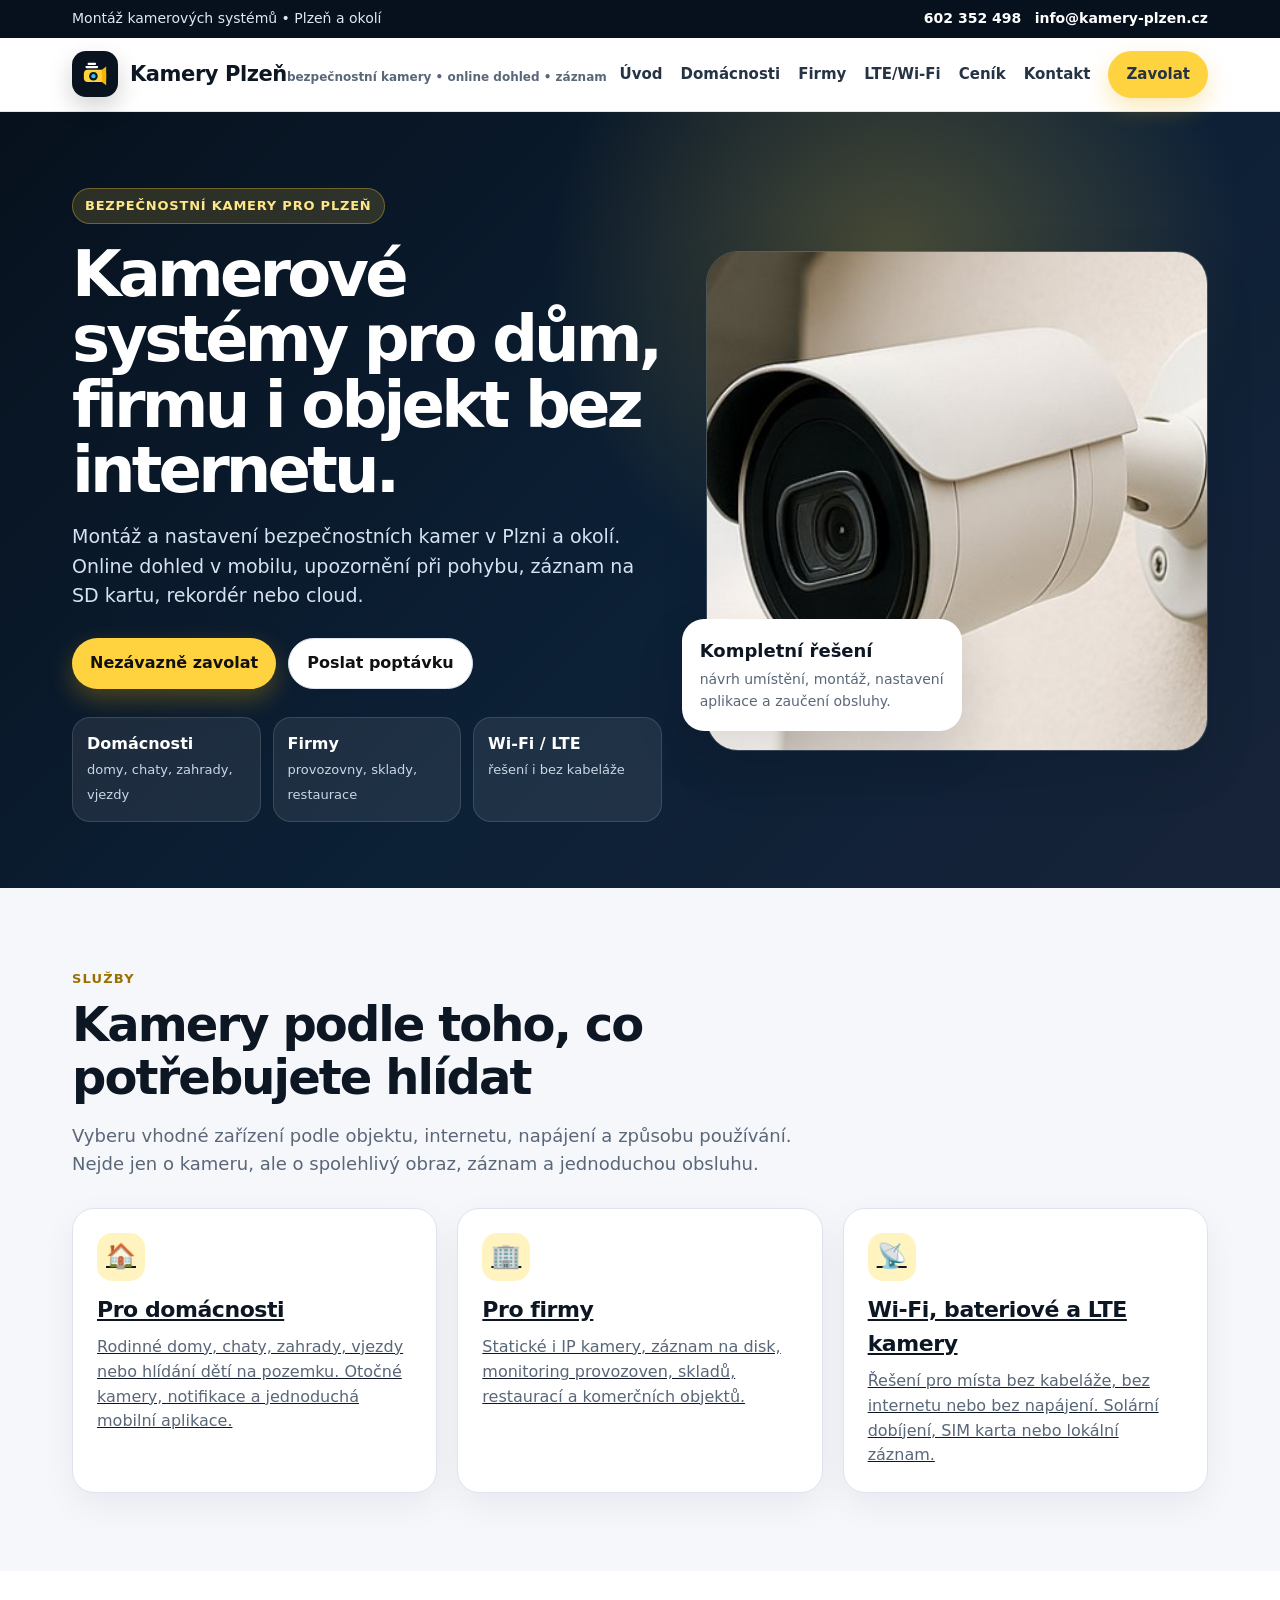
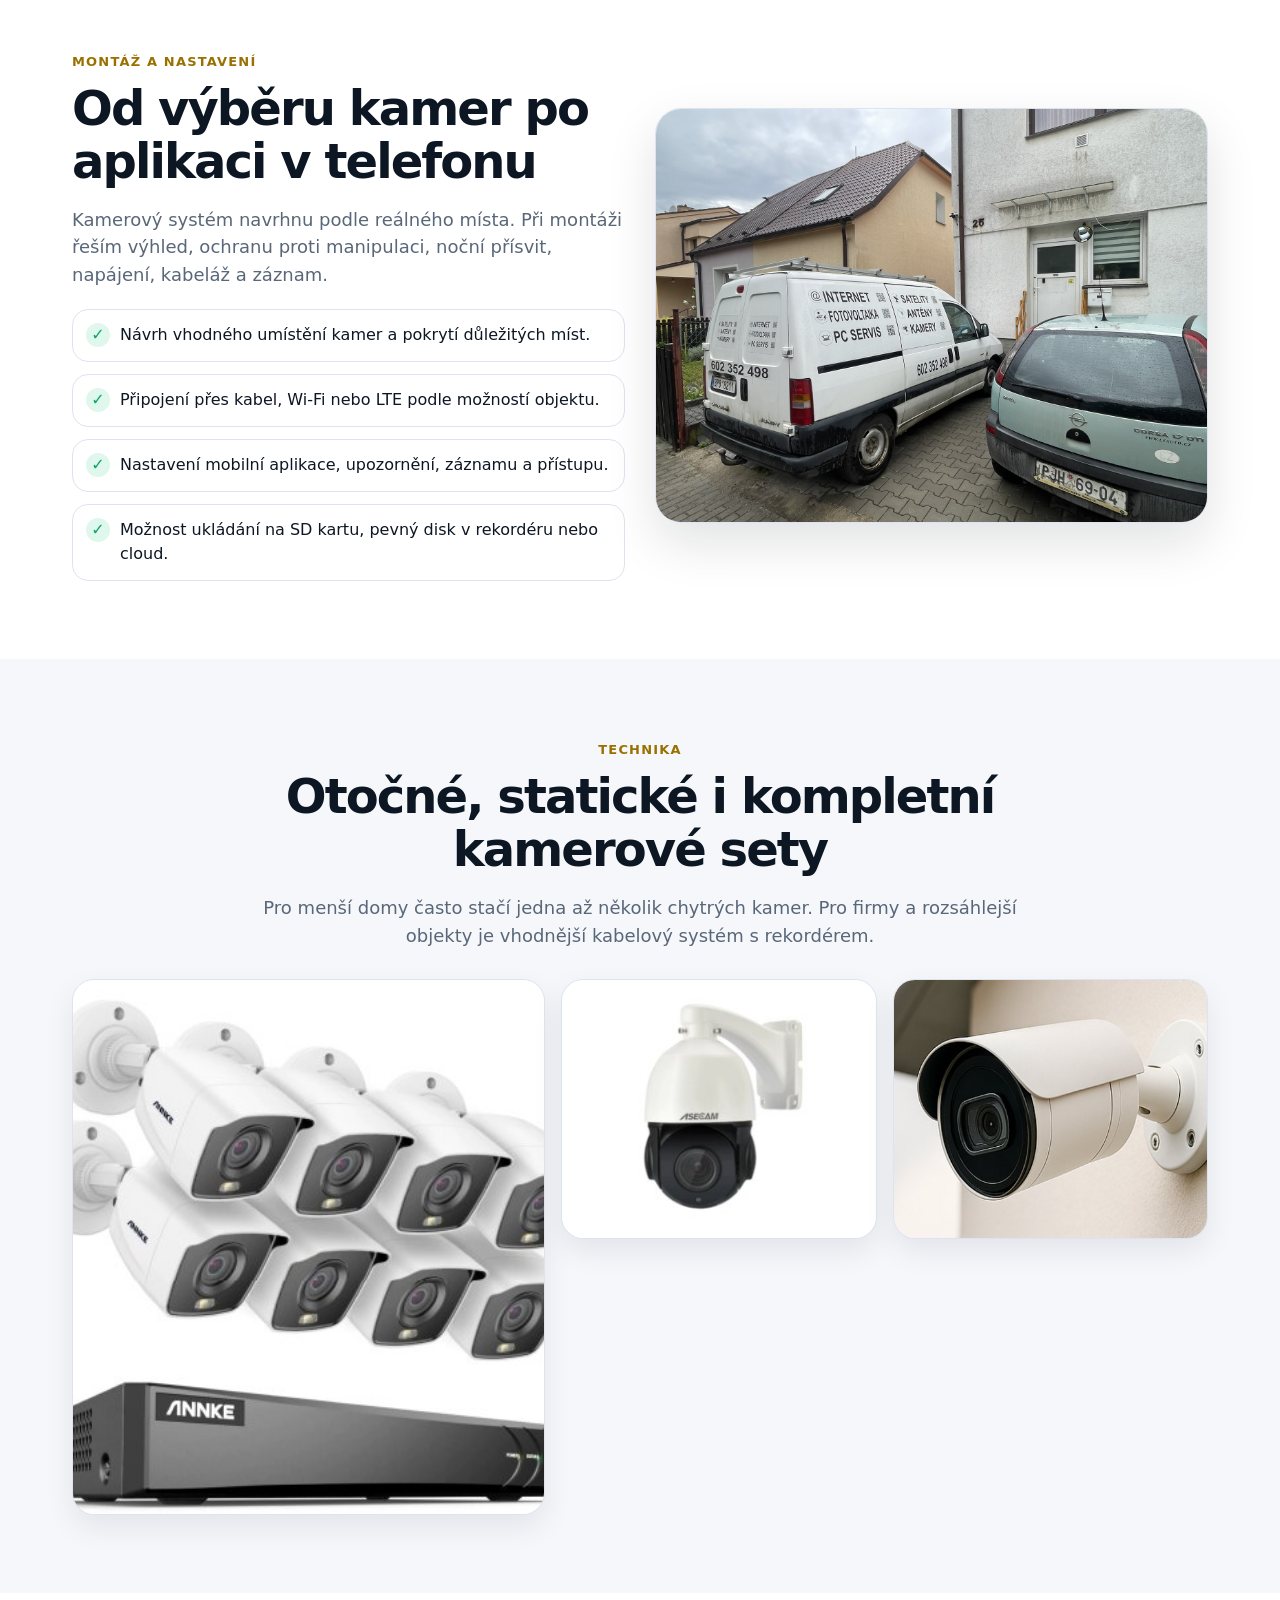
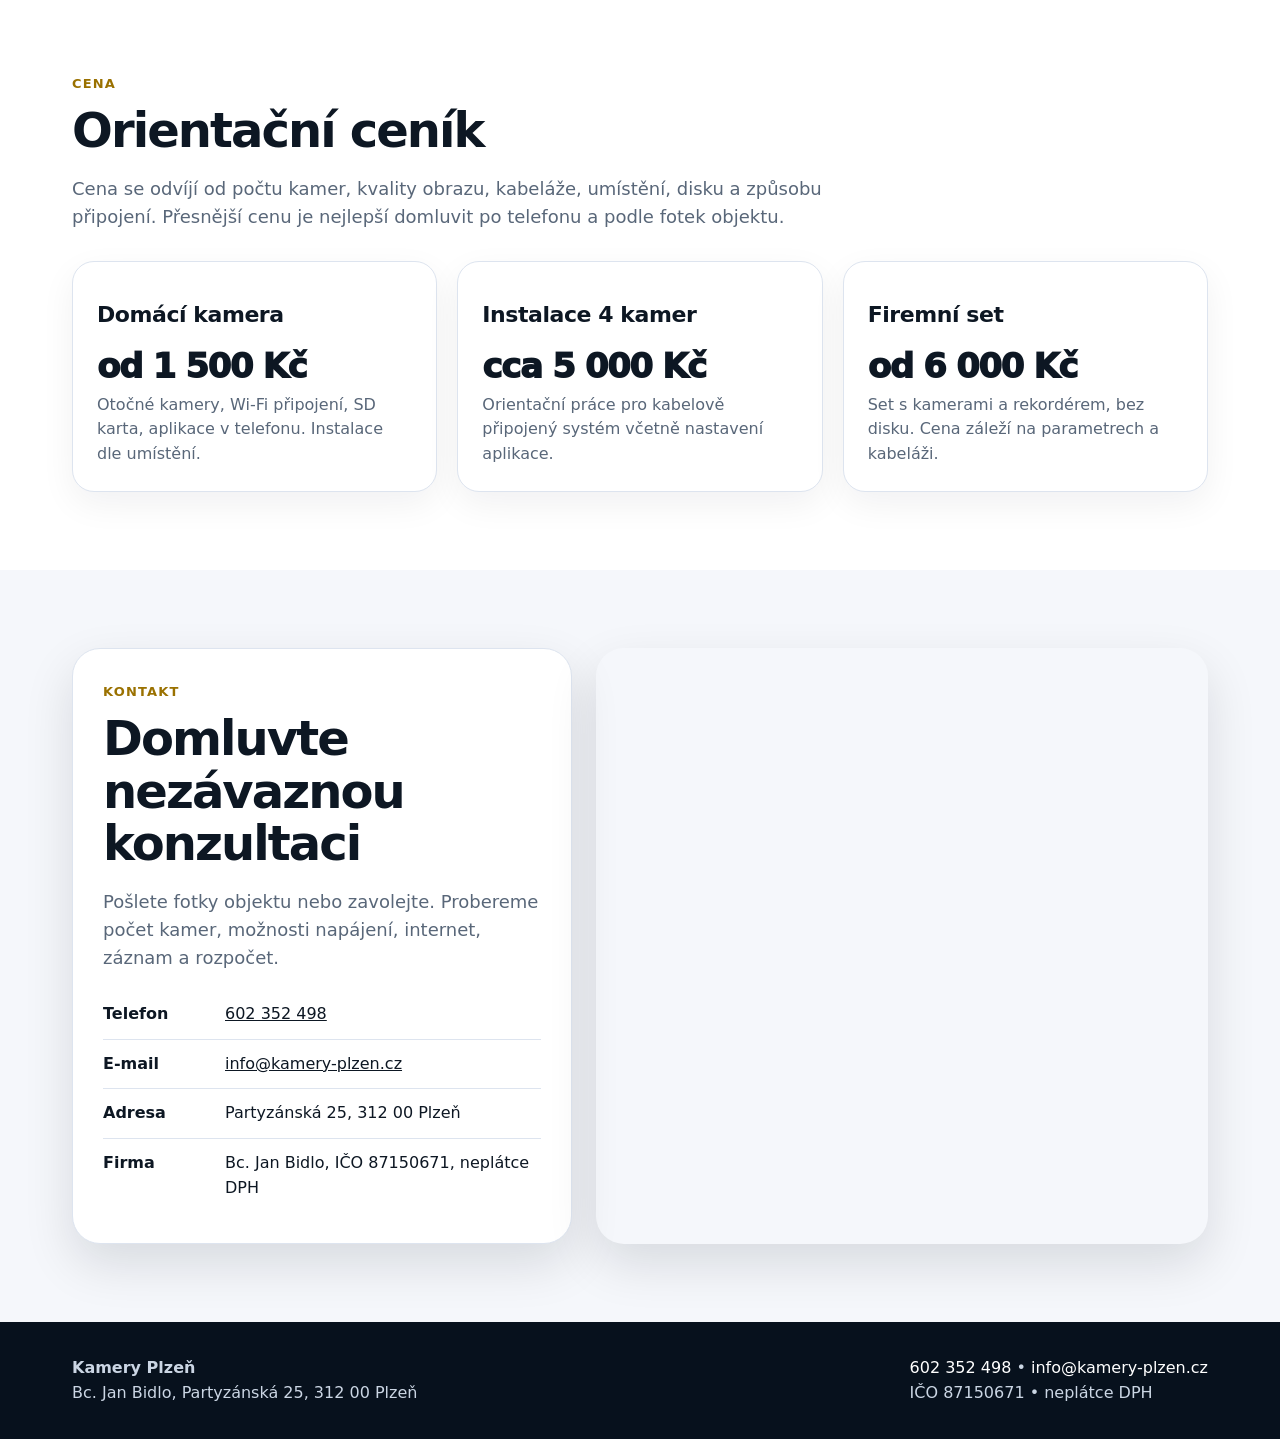
==== index.html @ 333d8a90 "Add files via upload" ====
<!doctype html><html lang="cs"><head><meta charset="utf-8"><meta name="viewport" content="width=device-width,initial-scale=1"><title>Kamerové systémy Plzeň | Bezpečnostní kamery, montáž a online dohled</title><meta name="description" content="Montáž kamerových systémů v Plzni a okolí. Bezpečnostní kamery pro domy, firmy, Wi‑Fi, LTE, záznam, notifikace a nastavení mobilní aplikace."><link rel="icon" type="image/svg+xml" href="assets/img/favicon.svg"><link rel="stylesheet" href="assets/css/style.css"></head><body><div class="topbar"><div class="container"><div>Montáž kamerových systémů • Plzeň a okolí</div><div><a href="tel:+420602352498">602 352 498</a> &nbsp; <a href="mailto:info@kamery-plzen.cz">info@kamery-plzen.cz</a></div></div></div><nav class="nav"><div class="container"><a class="brand" href="index.html"><span class="brand-mark"><svg xmlns="http://www.w3.org/2000/svg" viewBox="0 0 64 64"><rect width="64" height="64" rx="14" fill="#08131f"/><path d="M18 24h28c4 0 7 3 7 7v9c0 4-3 7-7 7H18c-4 0-7-3-7-7v-9c0-4 3-7 7-7Z" fill="#ffd23f"/><path d="M45 24l8-6v35l-8-6V24Z" fill="#f7b500"/><circle cx="29" cy="36" r="8" fill="#0b1724"/><circle cx="29" cy="36" r="4" fill="#2fc4ff"/><path d="M16 19h20" stroke="#fff" stroke-width="4" stroke-linecap="round"/><path d="M20 13h12" stroke="#fff" stroke-width="4" stroke-linecap="round"/></svg></span><span><span class="brand-title">Kamery Plzeň</span><span class="brand-sub">bezpečnostní kamery • online dohled • záznam</span></span></a><div class="menu"><a href="index.html">Úvod</a><a href="pro-domacnosti.html">Domácnosti</a><a href="pro-firmy.html">Firmy</a><a href="bezdratove-lte-kamery.html">LTE/Wi‑Fi</a><a href="cenik.html">Ceník</a><a href="kontakt.html">Kontakt</a><a class="btn" href="tel:+420602352498">Zavolat</a></div></div></nav><header class="hero"><div class="container hero-grid"><div><span class="eyebrow">Bezpečnostní kamery pro Plzeň</span><h1>Kamerové systémy pro dům, firmu i objekt bez internetu.</h1><p>Montáž a nastavení bezpečnostních kamer v Plzni a okolí. Online dohled v mobilu, upozornění při pohybu, záznam na SD kartu, rekordér nebo cloud.</p><div class="hero-actions"><a class="btn" href="tel:+420602352498">Nezávazně zavolat</a><a class="btn outline" href="kontakt.html">Poslat poptávku</a></div><div class="hero-cards"><div class="mini"><b>Domácnosti</b><span>domy, chaty, zahrady, vjezdy</span></div><div class="mini"><b>Firmy</b><span>provozovny, sklady, restaurace</span></div><div class="mini"><b>Wi‑Fi / LTE</b><span>řešení i bez kabeláže</span></div></div></div><div class="hero-photo"><img src="assets/img/venkovni-kamera.jpg" alt="Venkovní bezpečnostní kamera"><div class="float-box"><b>Kompletní řešení</b><span>návrh umístění, montáž, nastavení aplikace a zaučení obsluhy.</span></div></div></div></header>
<section class="section"><div class="container"><div class="section-head"><span class="kicker">Služby</span><h2>Kamery podle toho, co potřebujete hlídat</h2><p class="lead">Vyberu vhodné zařízení podle objektu, internetu, napájení a způsobu používání. Nejde jen o kameru, ale o spolehlivý obraz, záznam a jednoduchou obsluhu.</p></div><div class="cards"><a class="card" href="pro-domacnosti.html"><div class="icon">🏠</div><h3>Pro domácnosti</h3><p>Rodinné domy, chaty, zahrady, vjezdy nebo hlídání dětí na pozemku. Otočné kamery, notifikace a jednoduchá mobilní aplikace.</p></a><a class="card" href="pro-firmy.html"><div class="icon">🏢</div><h3>Pro firmy</h3><p>Statické i IP kamery, záznam na disk, monitoring provozoven, skladů, restaurací a komerčních objektů.</p></a><a class="card" href="bezdratove-lte-kamery.html"><div class="icon">📡</div><h3>Wi‑Fi, bateriové a LTE kamery</h3><p>Řešení pro místa bez kabeláže, bez internetu nebo bez napájení. Solární dobíjení, SIM karta nebo lokální záznam.</p></a></div></div></section>
<section class="section alt"><div class="container feature"><div><span class="kicker">Montáž a nastavení</span><h2>Od výběru kamer po aplikaci v telefonu</h2><p class="lead">Kamerový systém navrhnu podle reálného místa. Při montáži řeším výhled, ochranu proti manipulaci, noční přísvit, napájení, kabeláž a záznam.</p><div class="list"><div class="tick">Návrh vhodného umístění kamer a pokrytí důležitých míst.</div><div class="tick">Připojení přes kabel, Wi‑Fi nebo LTE podle možností objektu.</div><div class="tick">Nastavení mobilní aplikace, upozornění, záznamu a přístupu.</div><div class="tick">Možnost ukládání na SD kartu, pevný disk v rekordéru nebo cloud.</div></div></div><img src="assets/img/auto-servis.jpg" alt="Servisní auto Kamery Plzeň"></div></section>
<section class="section"><div class="container"><div class="section-head center"><span class="kicker">Technika</span><h2>Otočné, statické i kompletní kamerové sety</h2><p class="lead">Pro menší domy často stačí jedna až několik chytrých kamer. Pro firmy a rozsáhlejší objekty je vhodnější kabelový systém s rekordérem.</p></div><div class="gallery"><img src="assets/img/kamerovy-set.jpg" alt="Kamerový set s rekordérem"><img src="assets/img/otocna-kamera.jpg" alt="Otočná kamera"><img src="assets/img/venkovni-kamera.jpg" alt="Venkovní kamera"></div></div></section>
<section class="section alt"><div class="container"><div class="section-head"><span class="kicker">Cena</span><h2>Orientační ceník</h2><p class="lead">Cena se odvíjí od počtu kamer, kvality obrazu, kabeláže, umístění, disku a způsobu připojení. Přesnější cenu je nejlepší domluvit po telefonu a podle fotek objektu.</p></div><div class="cards"><div class="card"><h3>Domácí kamera</h3><div class="price">od 1 500 Kč</div><p>Otočné kamery, Wi‑Fi připojení, SD karta, aplikace v telefonu. Instalace dle umístění.</p></div><div class="card"><h3>Instalace 4 kamer</h3><div class="price">cca 5 000 Kč</div><p>Orientační práce pro kabelově připojený systém včetně nastavení aplikace.</p></div><div class="card"><h3>Firemní set</h3><div class="price">od 6 000 Kč</div><p>Set s kamerami a rekordérem, bez disku. Cena záleží na parametrech a kabeláži.</p></div></div></div></section>
<section class="section" id="kontakt"><div class="container contact-grid"><div class="contact-card"><span class="kicker">Kontakt</span><h2>Domluvte nezávaznou konzultaci</h2><p class="lead">Pošlete fotky objektu nebo zavolejte. Probereme počet kamer, možnosti napájení, internet, záznam a rozpočet.</p><div class="contact-line"><b>Telefon</b><a href="tel:+420602352498">602 352 498</a></div><div class="contact-line"><b>E-mail</b><a href="mailto:info@kamery-plzen.cz">info@kamery-plzen.cz</a></div><div class="contact-line"><b>Adresa</b><span>Partyzánská 25, 312 00 Plzeň</span></div><div class="contact-line"><b>Firma</b><span>Bc. Jan Bidlo, IČO 87150671, neplátce DPH</span></div></div><iframe class="map" loading="lazy" referrerpolicy="no-referrer-when-downgrade" src="https://www.google.com/maps?q=Partyz%C3%A1nsk%C3%A1%2025%2C%20Plze%C5%88&output=embed"></iframe></div></section><footer class="footer"><div class="container"><div><b>Kamery Plzeň</b><br>Bc. Jan Bidlo, Partyzánská 25, 312 00 Plzeň</div><div><a href="tel:+420602352498">602 352 498</a> • <a href="mailto:info@kamery-plzen.cz">info@kamery-plzen.cz</a><br>IČO 87150671 • neplátce DPH</div></div></footer><a class="mobile-call" href="tel:+420602352498">Zavolat 602 352 498</a><script src="assets/js/main.js"></script></body></html>
---- assets/css/style.css ----
:root{--bg:#f5f7fb;--ink:#0d1723;--muted:#596779;--brand:#ffd23f;--brand2:#f4b000;--dark:#08131f;--card:#fff;--line:#dde4ef;--ok:#0ea56b;--blue:#1b76ff;--shadow:0 20px 50px rgba(5,14,28,.12);--radius:22px;}
*{box-sizing:border-box}html{scroll-behavior:smooth}body{margin:0;font-family:Inter,system-ui,-apple-system,Segoe UI,Roboto,Arial,sans-serif;color:var(--ink);background:var(--bg);line-height:1.55}a{color:inherit}.container{max-width:1180px;margin:0 auto;padding:0 22px}.topbar{background:#07111d;color:#dfe7f3;font-size:14px}.topbar .container{display:flex;gap:20px;justify-content:space-between;align-items:center;padding-top:8px;padding-bottom:8px}.topbar a{color:#fff;text-decoration:none;font-weight:700}.nav{position:sticky;top:0;z-index:20;background:rgba(255,255,255,.92);backdrop-filter:blur(14px);border-bottom:1px solid rgba(221,228,239,.9)}.nav .container{display:flex;align-items:center;justify-content:space-between;padding-top:13px;padding-bottom:13px}.brand{display:flex;align-items:center;gap:12px;text-decoration:none}.brand-mark{width:46px;height:46px;border-radius:14px;background:var(--dark);display:grid;place-items:center;box-shadow:0 10px 25px rgba(0,0,0,.18)}.brand-mark svg{width:34px;height:34px}.brand-title{font-weight:900;font-size:21px;letter-spacing:-.02em}.brand-sub{font-size:12px;color:var(--muted);font-weight:700}.menu{display:flex;gap:18px;align-items:center}.menu a{text-decoration:none;color:#263345;font-weight:750;font-size:15px}.menu a:hover{color:#000}.btn{display:inline-flex;align-items:center;justify-content:center;gap:9px;text-decoration:none;font-weight:900;border-radius:999px;padding:12px 18px;border:0;background:var(--brand);color:#111;box-shadow:0 10px 24px rgba(244,176,0,.28)}.btn.dark{background:#0b1724;color:#fff;box-shadow:none}.btn.outline{background:#fff;border:1px solid var(--line);box-shadow:none}.hero{background:radial-gradient(circle at 70% 20%,rgba(255,210,63,.25),transparent 32%),linear-gradient(135deg,#07111d 0%,#0c2036 55%,#172338 100%);color:#fff;overflow:hidden}.hero-grid{display:grid;grid-template-columns:1.08fr .92fr;gap:44px;align-items:center;padding:76px 22px 66px}.eyebrow{display:inline-flex;align-items:center;gap:8px;padding:7px 12px;border-radius:999px;background:rgba(255,210,63,.15);border:1px solid rgba(255,210,63,.32);color:#ffe787;font-weight:900;font-size:13px;text-transform:uppercase;letter-spacing:.06em}.hero h1{font-size:clamp(38px,5vw,68px);line-height:1.02;margin:18px 0 18px;letter-spacing:-.06em}.hero p{font-size:19px;color:#d6e2f1;max-width:680px}.hero-actions{display:flex;gap:12px;flex-wrap:wrap;margin-top:28px}.hero-cards{display:grid;grid-template-columns:repeat(3,1fr);gap:12px;margin-top:28px;max-width:760px}.mini{background:rgba(255,255,255,.08);border:1px solid rgba(255,255,255,.13);border-radius:18px;padding:14px}.mini b{display:block;color:#fff}.mini span{font-size:13px;color:#c9d7e6}.hero-photo{position:relative}.hero-photo img{width:100%;height:500px;object-fit:cover;border-radius:32px;box-shadow:var(--shadow);border:1px solid rgba(255,255,255,.18)}.float-box{position:absolute;left:-24px;bottom:28px;background:#fff;color:var(--ink);padding:18px;border-radius:22px;box-shadow:var(--shadow);max-width:280px}.float-box b{font-size:18px}.float-box span{display:block;color:var(--muted);font-size:14px;margin-top:4px}.section{padding:78px 0}.section.alt{background:#fff}.section-head{max-width:760px;margin-bottom:30px}.section-head.center{text-align:center;margin-left:auto;margin-right:auto}.kicker{color:#9a7100;font-weight:900;text-transform:uppercase;letter-spacing:.09em;font-size:13px}.section h2{font-size:clamp(30px,4vw,48px);line-height:1.1;margin:8px 0 12px;letter-spacing:-.04em}.section p.lead{color:var(--muted);font-size:18px}.cards{display:grid;grid-template-columns:repeat(3,1fr);gap:20px}.card{background:var(--card);border:1px solid var(--line);border-radius:var(--radius);padding:24px;box-shadow:0 12px 35px rgba(5,14,28,.06)}.card h3{margin:12px 0 8px;font-size:22px;letter-spacing:-.02em}.card p{color:var(--muted);margin:0}.icon{width:48px;height:48px;border-radius:15px;background:#fff4bf;display:grid;place-items:center;font-size:24px}.feature{display:grid;grid-template-columns:1fr 1fr;gap:30px;align-items:center}.feature img{width:100%;border-radius:26px;box-shadow:var(--shadow);border:1px solid var(--line)}.list{display:grid;gap:12px;margin-top:20px}.tick{display:flex;gap:10px;align-items:flex-start;background:#fff;border:1px solid var(--line);border-radius:16px;padding:13px}.tick:before{content:'✓';font-weight:900;color:var(--ok);background:#dff7ed;border-radius:50%;width:24px;height:24px;display:grid;place-items:center;flex:0 0 24px}.split{display:grid;grid-template-columns:1fr 1fr;gap:24px}.price{font-size:34px;font-weight:950;letter-spacing:-.04em}.gallery{display:grid;grid-template-columns:1.2fr .8fr .8fr;gap:16px}.gallery img{width:100%;height:260px;object-fit:cover;border-radius:22px;box-shadow:0 12px 30px rgba(5,14,28,.08);border:1px solid var(--line);background:white}.gallery img:first-child{height:536px;grid-row:span 2}.contact-grid{display:grid;grid-template-columns:.9fr 1.1fr;gap:24px;align-items:stretch}.contact-card{background:#fff;border:1px solid var(--line);border-radius:28px;padding:30px;box-shadow:var(--shadow)}.contact-line{display:flex;gap:12px;padding:12px 0;border-bottom:1px solid var(--line)}.contact-line:last-child{border-bottom:0}.contact-line b{min-width:110px}.map{border:0;width:100%;height:100%;min-height:420px;border-radius:28px;box-shadow:var(--shadow)}.cta{background:linear-gradient(135deg,#07111d,#132944);color:#fff;border-radius:34px;padding:42px;display:flex;justify-content:space-between;gap:25px;align-items:center}.cta h2{margin:0;font-size:34px}.cta p{color:#d6e2f1}.footer{background:#07111d;color:#cbd6e4;padding:34px 0}.footer .container{display:flex;justify-content:space-between;gap:20px;flex-wrap:wrap}.footer a{color:#fff;text-decoration:none}.subhero{background:linear-gradient(135deg,#07111d,#132944);color:#fff;padding:60px 0}.subhero h1{font-size:clamp(34px,5vw,58px);margin:0 0 12px;letter-spacing:-.05em}.subhero p{color:#d6e2f1;font-size:18px;max-width:850px}.mobile-call{display:none;position:fixed;left:12px;right:12px;bottom:12px;z-index:30;background:#ffd23f;color:#111;text-decoration:none;font-weight:950;text-align:center;padding:14px;border-radius:18px;box-shadow:0 10px 30px rgba(0,0,0,.3)}
@media(max-width:900px){.topbar .container{display:block}.menu{display:none}.hero-grid,.feature,.split,.contact-grid{grid-template-columns:1fr}.hero-grid{padding-top:48px}.hero-photo img{height:360px}.float-box{position:static;margin-top:14px}.hero-cards,.cards{grid-template-columns:1fr}.gallery{grid-template-columns:1fr}.gallery img,.gallery img:first-child{height:auto;grid-row:auto}.cta{display:block}.mobile-call{display:block}.section{padding:54px 0}}
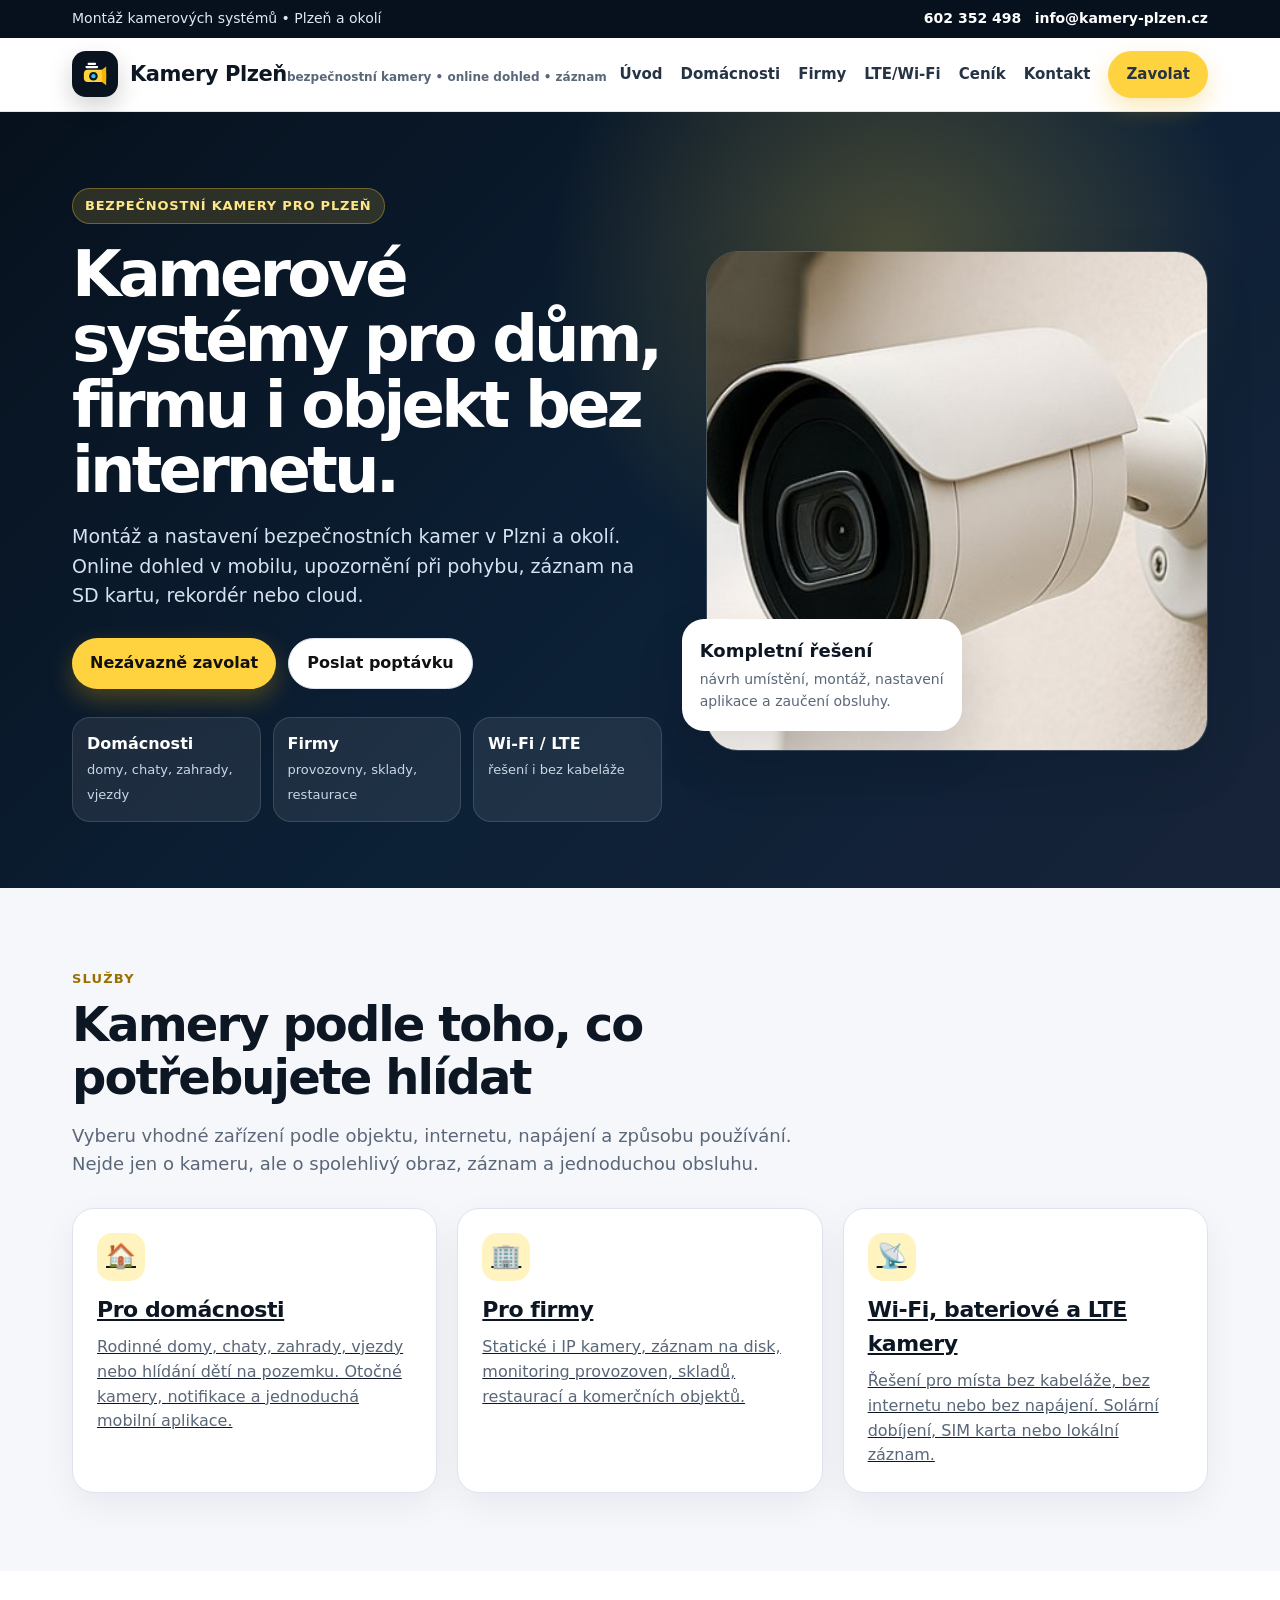
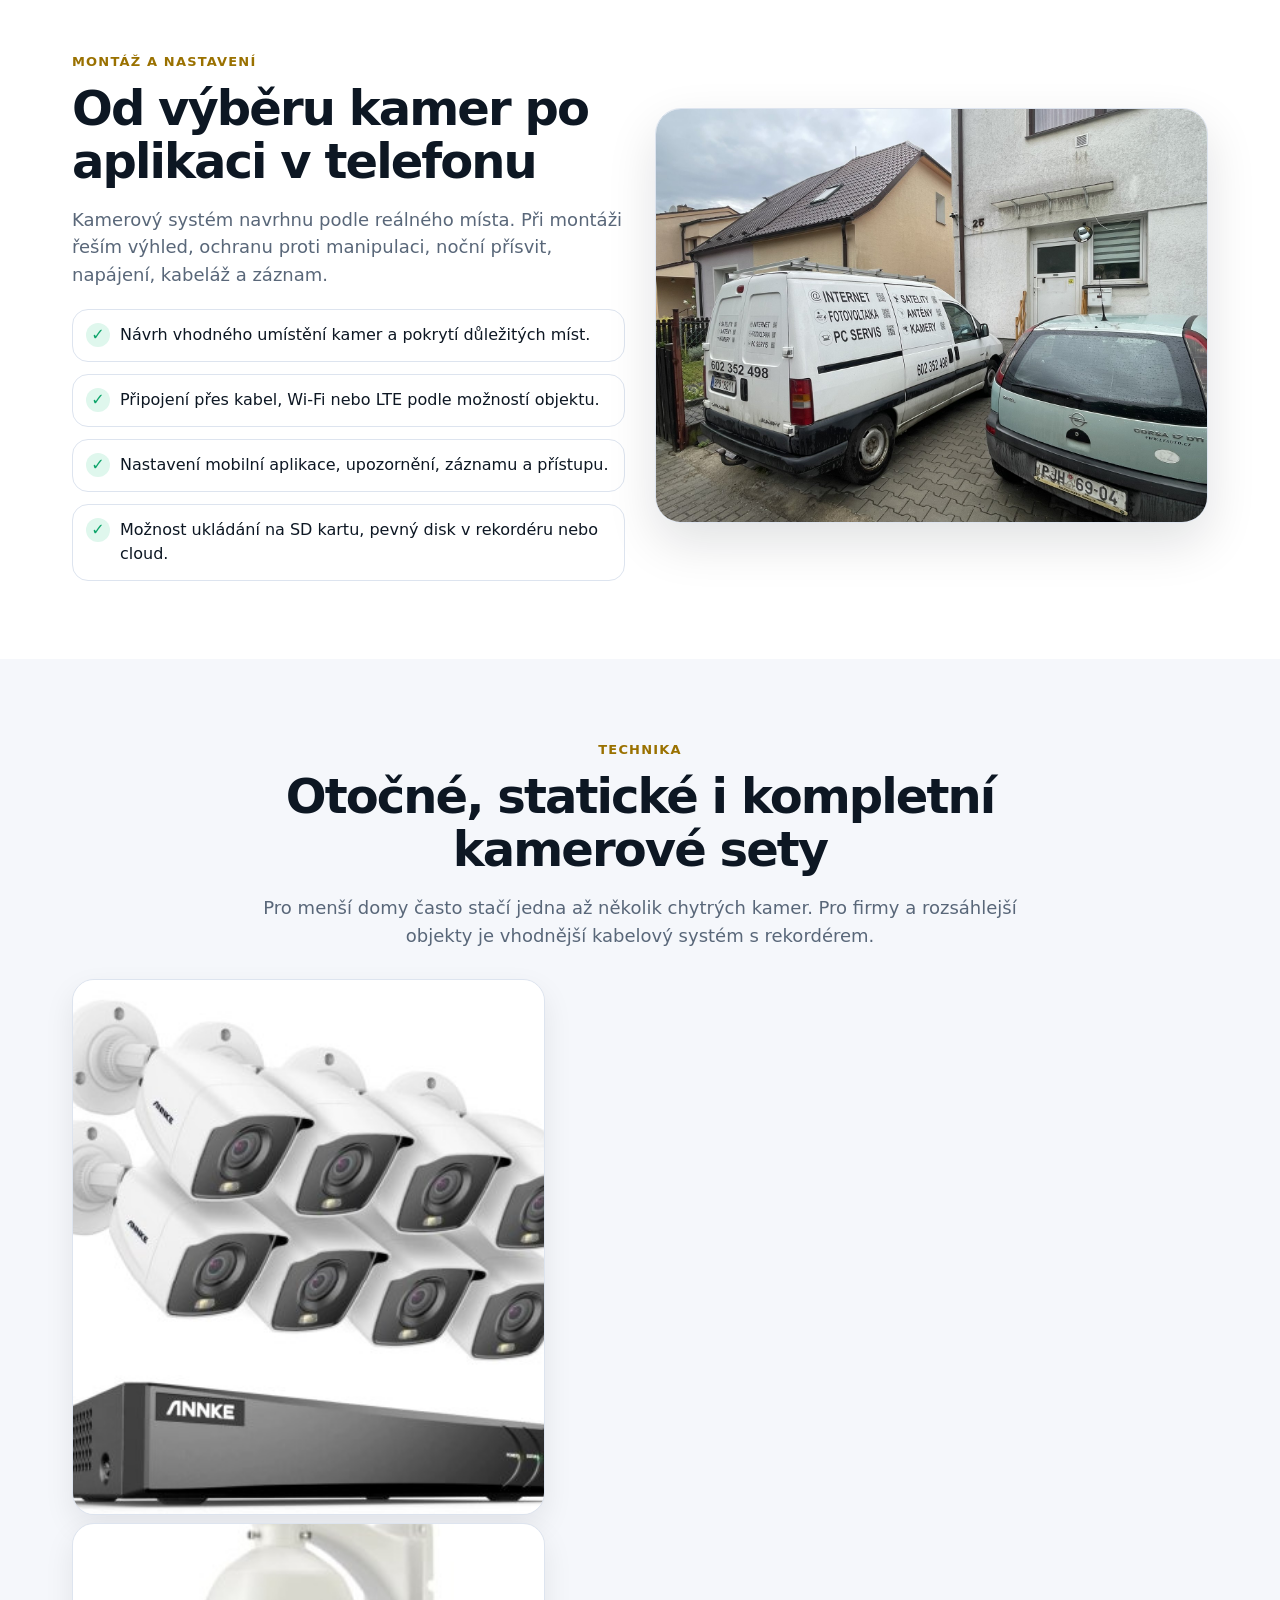
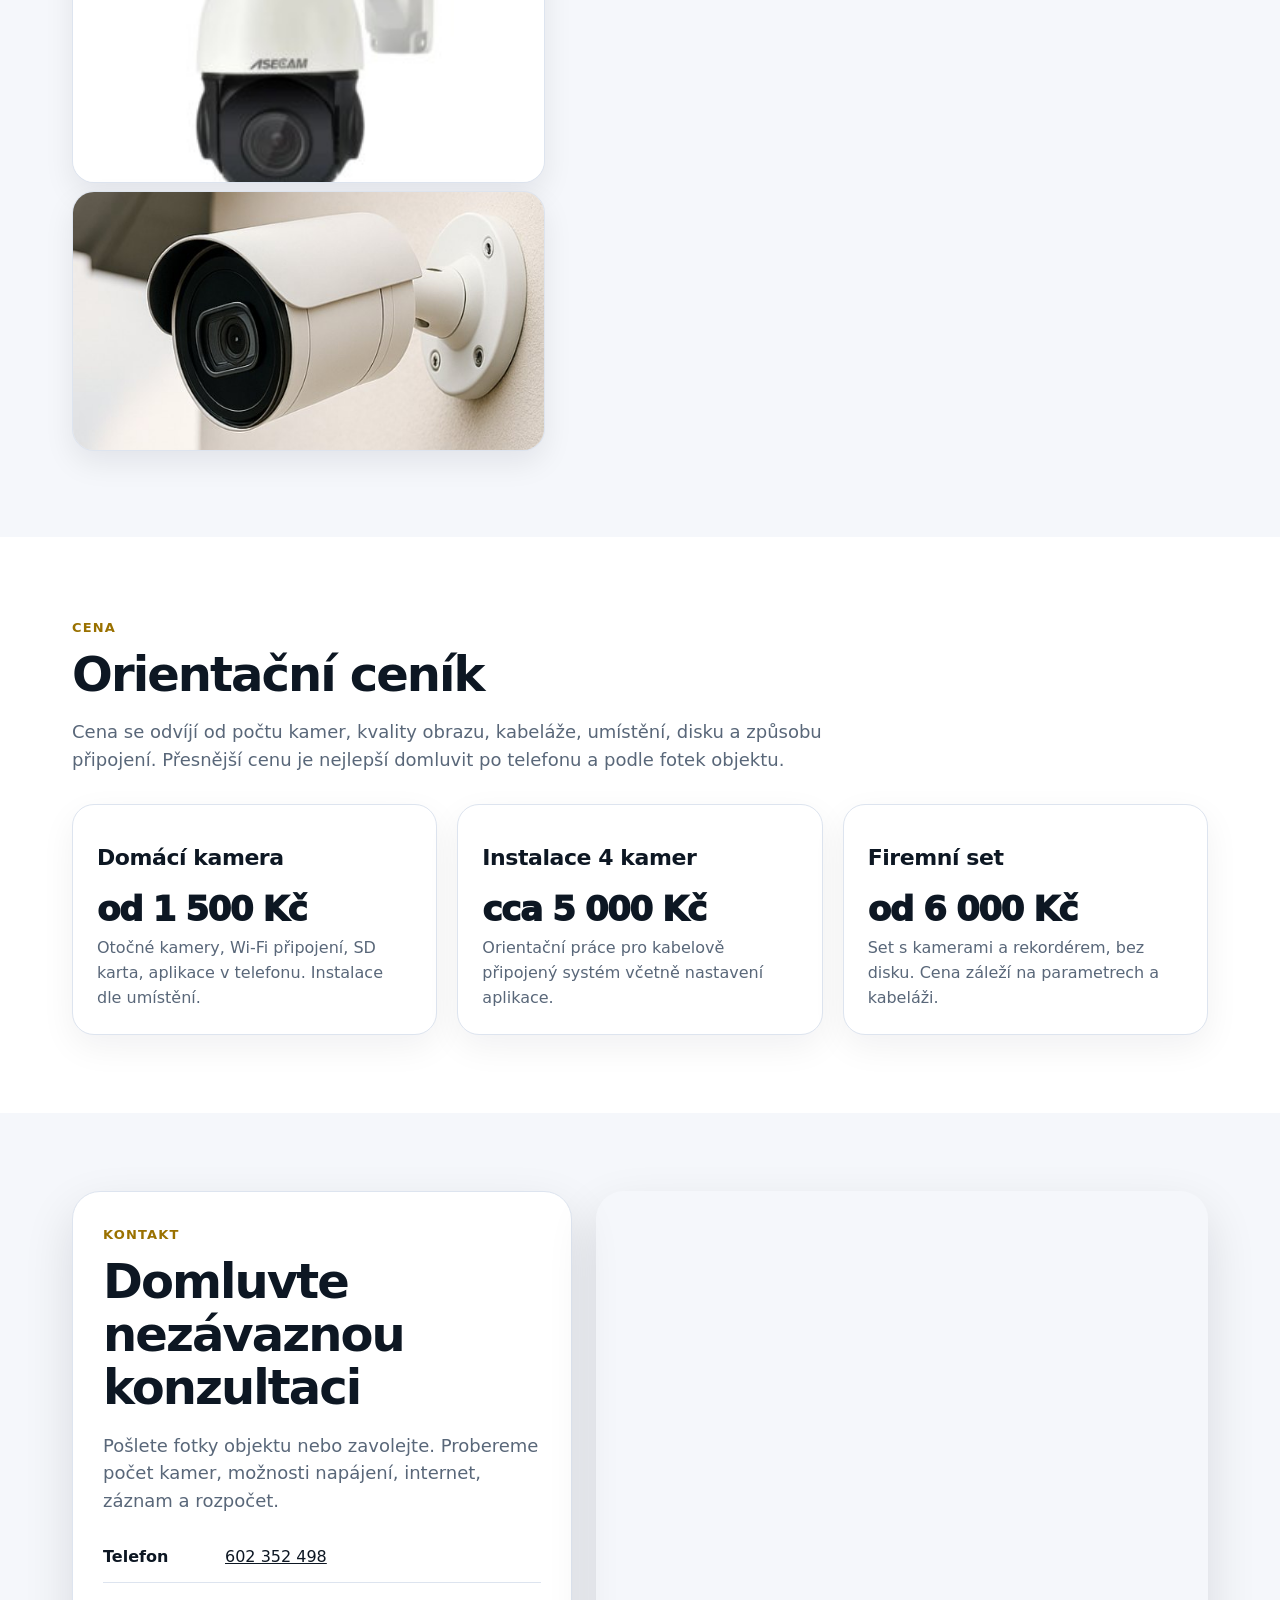
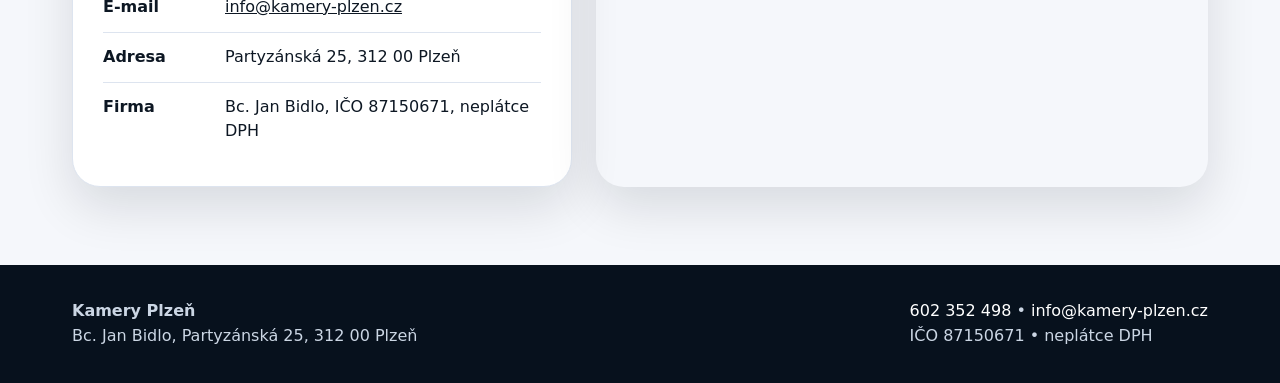
==== commit 4890fc6b: "Update index.html" ====
--- a/index.html
+++ b/index.html
@@ -1,6 +1,10 @@
 <!doctype html><html lang="cs"><head><meta charset="utf-8"><meta name="viewport" content="width=device-width,initial-scale=1"><title>Kamerové systémy Plzeň | Bezpečnostní kamery, montáž a online dohled</title><meta name="description" content="Montáž kamerových systémů v Plzni a okolí. Bezpečnostní kamery pro domy, firmy, Wi‑Fi, LTE, záznam, notifikace a nastavení mobilní aplikace."><link rel="icon" type="image/svg+xml" href="assets/img/favicon.svg"><link rel="stylesheet" href="assets/css/style.css"></head><body><div class="topbar"><div class="container"><div>Montáž kamerových systémů • Plzeň a okolí</div><div><a href="tel:+420602352498">602 352 498</a> &nbsp; <a href="mailto:info@kamery-plzen.cz">info@kamery-plzen.cz</a></div></div></div><nav class="nav"><div class="container"><a class="brand" href="index.html"><span class="brand-mark"><svg xmlns="http://www.w3.org/2000/svg" viewBox="0 0 64 64"><rect width="64" height="64" rx="14" fill="#08131f"/><path d="M18 24h28c4 0 7 3 7 7v9c0 4-3 7-7 7H18c-4 0-7-3-7-7v-9c0-4 3-7 7-7Z" fill="#ffd23f"/><path d="M45 24l8-6v35l-8-6V24Z" fill="#f7b500"/><circle cx="29" cy="36" r="8" fill="#0b1724"/><circle cx="29" cy="36" r="4" fill="#2fc4ff"/><path d="M16 19h20" stroke="#fff" stroke-width="4" stroke-linecap="round"/><path d="M20 13h12" stroke="#fff" stroke-width="4" stroke-linecap="round"/></svg></span><span><span class="brand-title">Kamery Plzeň</span><span class="brand-sub">bezpečnostní kamery • online dohled • záznam</span></span></a><div class="menu"><a href="index.html">Úvod</a><a href="pro-domacnosti.html">Domácnosti</a><a href="pro-firmy.html">Firmy</a><a href="bezdratove-lte-kamery.html">LTE/Wi‑Fi</a><a href="cenik.html">Ceník</a><a href="kontakt.html">Kontakt</a><a class="btn" href="tel:+420602352498">Zavolat</a></div></div></nav><header class="hero"><div class="container hero-grid"><div><span class="eyebrow">Bezpečnostní kamery pro Plzeň</span><h1>Kamerové systémy pro dům, firmu i objekt bez internetu.</h1><p>Montáž a nastavení bezpečnostních kamer v Plzni a okolí. Online dohled v mobilu, upozornění při pohybu, záznam na SD kartu, rekordér nebo cloud.</p><div class="hero-actions"><a class="btn" href="tel:+420602352498">Nezávazně zavolat</a><a class="btn outline" href="kontakt.html">Poslat poptávku</a></div><div class="hero-cards"><div class="mini"><b>Domácnosti</b><span>domy, chaty, zahrady, vjezdy</span></div><div class="mini"><b>Firmy</b><span>provozovny, sklady, restaurace</span></div><div class="mini"><b>Wi‑Fi / LTE</b><span>řešení i bez kabeláže</span></div></div></div><div class="hero-photo"><img src="assets/img/venkovni-kamera.jpg" alt="Venkovní bezpečnostní kamera"><div class="float-box"><b>Kompletní řešení</b><span>návrh umístění, montáž, nastavení aplikace a zaučení obsluhy.</span></div></div></div></header>
 <section class="section"><div class="container"><div class="section-head"><span class="kicker">Služby</span><h2>Kamery podle toho, co potřebujete hlídat</h2><p class="lead">Vyberu vhodné zařízení podle objektu, internetu, napájení a způsobu používání. Nejde jen o kameru, ale o spolehlivý obraz, záznam a jednoduchou obsluhu.</p></div><div class="cards"><a class="card" href="pro-domacnosti.html"><div class="icon">🏠</div><h3>Pro domácnosti</h3><p>Rodinné domy, chaty, zahrady, vjezdy nebo hlídání dětí na pozemku. Otočné kamery, notifikace a jednoduchá mobilní aplikace.</p></a><a class="card" href="pro-firmy.html"><div class="icon">🏢</div><h3>Pro firmy</h3><p>Statické i IP kamery, záznam na disk, monitoring provozoven, skladů, restaurací a komerčních objektů.</p></a><a class="card" href="bezdratove-lte-kamery.html"><div class="icon">📡</div><h3>Wi‑Fi, bateriové a LTE kamery</h3><p>Řešení pro místa bez kabeláže, bez internetu nebo bez napájení. Solární dobíjení, SIM karta nebo lokální záznam.</p></a></div></div></section>
 <section class="section alt"><div class="container feature"><div><span class="kicker">Montáž a nastavení</span><h2>Od výběru kamer po aplikaci v telefonu</h2><p class="lead">Kamerový systém navrhnu podle reálného místa. Při montáži řeším výhled, ochranu proti manipulaci, noční přísvit, napájení, kabeláž a záznam.</p><div class="list"><div class="tick">Návrh vhodného umístění kamer a pokrytí důležitých míst.</div><div class="tick">Připojení přes kabel, Wi‑Fi nebo LTE podle možností objektu.</div><div class="tick">Nastavení mobilní aplikace, upozornění, záznamu a přístupu.</div><div class="tick">Možnost ukládání na SD kartu, pevný disk v rekordéru nebo cloud.</div></div></div><img src="assets/img/auto-servis.jpg" alt="Servisní auto Kamery Plzeň"></div></section>
-<section class="section"><div class="container"><div class="section-head center"><span class="kicker">Technika</span><h2>Otočné, statické i kompletní kamerové sety</h2><p class="lead">Pro menší domy často stačí jedna až několik chytrých kamer. Pro firmy a rozsáhlejší objekty je vhodnější kabelový systém s rekordérem.</p></div><div class="gallery"><img src="assets/img/kamerovy-set.jpg" alt="Kamerový set s rekordérem"><img src="assets/img/otocna-kamera.jpg" alt="Otočná kamera"><img src="assets/img/venkovni-kamera.jpg" alt="Venkovní kamera"></div></div></section>
+<section class="section"><div class="container"><div class="section-head center"><span class="kicker">Technika</span><h2>Otočné, statické i kompletní kamerové sety</h2><p class="lead">Pro menší domy často stačí jedna až několik chytrých kamer. Pro firmy a rozsáhlejší objekty je vhodnější kabelový systém s rekordérem.</p></div><div class="gallery">   <div class="gallery-row">
+  <img src="assets/img/kamerovy-set.jpg" alt="Kamerový set s rekordérem">
+  <img src="assets/img/otocna-kamera.jpg" alt="Otočná kamera">
+  <img src="assets/img/venkovni-kamera.jpg" alt="Venkovní kamera">
+</div></div></div></section>
 <section class="section alt"><div class="container"><div class="section-head"><span class="kicker">Cena</span><h2>Orientační ceník</h2><p class="lead">Cena se odvíjí od počtu kamer, kvality obrazu, kabeláže, umístění, disku a způsobu připojení. Přesnější cenu je nejlepší domluvit po telefonu a podle fotek objektu.</p></div><div class="cards"><div class="card"><h3>Domácí kamera</h3><div class="price">od 1 500 Kč</div><p>Otočné kamery, Wi‑Fi připojení, SD karta, aplikace v telefonu. Instalace dle umístění.</p></div><div class="card"><h3>Instalace 4 kamer</h3><div class="price">cca 5 000 Kč</div><p>Orientační práce pro kabelově připojený systém včetně nastavení aplikace.</p></div><div class="card"><h3>Firemní set</h3><div class="price">od 6 000 Kč</div><p>Set s kamerami a rekordérem, bez disku. Cena záleží na parametrech a kabeláži.</p></div></div></div></section>
-<section class="section" id="kontakt"><div class="container contact-grid"><div class="contact-card"><span class="kicker">Kontakt</span><h2>Domluvte nezávaznou konzultaci</h2><p class="lead">Pošlete fotky objektu nebo zavolejte. Probereme počet kamer, možnosti napájení, internet, záznam a rozpočet.</p><div class="contact-line"><b>Telefon</b><a href="tel:+420602352498">602 352 498</a></div><div class="contact-line"><b>E-mail</b><a href="mailto:info@kamery-plzen.cz">info@kamery-plzen.cz</a></div><div class="contact-line"><b>Adresa</b><span>Partyzánská 25, 312 00 Plzeň</span></div><div class="contact-line"><b>Firma</b><span>Bc. Jan Bidlo, IČO 87150671, neplátce DPH</span></div></div><iframe class="map" loading="lazy" referrerpolicy="no-referrer-when-downgrade" src="https://www.google.com/maps?q=Partyz%C3%A1nsk%C3%A1%2025%2C%20Plze%C5%88&output=embed"></iframe></div></section><footer class="footer"><div class="container"><div><b>Kamery Plzeň</b><br>Bc. Jan Bidlo, Partyzánská 25, 312 00 Plzeň</div><div><a href="tel:+420602352498">602 352 498</a> • <a href="mailto:info@kamery-plzen.cz">info@kamery-plzen.cz</a><br>IČO 87150671 • neplátce DPH</div></div></footer><a class="mobile-call" href="tel:+420602352498">Zavolat 602 352 498</a><script src="assets/js/main.js"></script></body></html>+<section class="section" id="kontakt"><div class="container contact-grid"><div class="contact-card"><span class="kicker">Kontakt</span><h2>Domluvte nezávaznou konzultaci</h2><p class="lead">Pošlete fotky objektu nebo zavolejte. Probereme počet kamer, možnosti napájení, internet, záznam a rozpočet.</p><div class="contact-line"><b>Telefon</b><a href="tel:+420602352498">602 352 498</a></div><div class="contact-line"><b>E-mail</b><a href="mailto:info@kamery-plzen.cz">info@kamery-plzen.cz</a></div><div class="contact-line"><b>Adresa</b><span>Partyzánská 25, 312 00 Plzeň</span></div><div class="contact-line"><b>Firma</b><span>Bc. Jan Bidlo, IČO 87150671, neplátce DPH</span></div></div><iframe class="map" loading="lazy" referrerpolicy="no-referrer-when-downgrade" src="https://www.google.com/maps?q=Partyz%C3%A1nsk%C3%A1%2025%2C%20Plze%C5%88&output=embed"></iframe></div></section><footer class="footer"><div class="container"><div><b>Kamery Plzeň</b><br>Bc. Jan Bidlo, Partyzánská 25, 312 00 Plzeň</div><div><a href="tel:+420602352498">602 352 498</a> • <a href="mailto:info@kamery-plzen.cz">info@kamery-plzen.cz</a><br>IČO 87150671 • neplátce DPH</div></div></footer><a class="mobile-call" href="tel:+420602352498">Zavolat 602 352 498</a><script src="assets/js/main.js"></script></body></html>
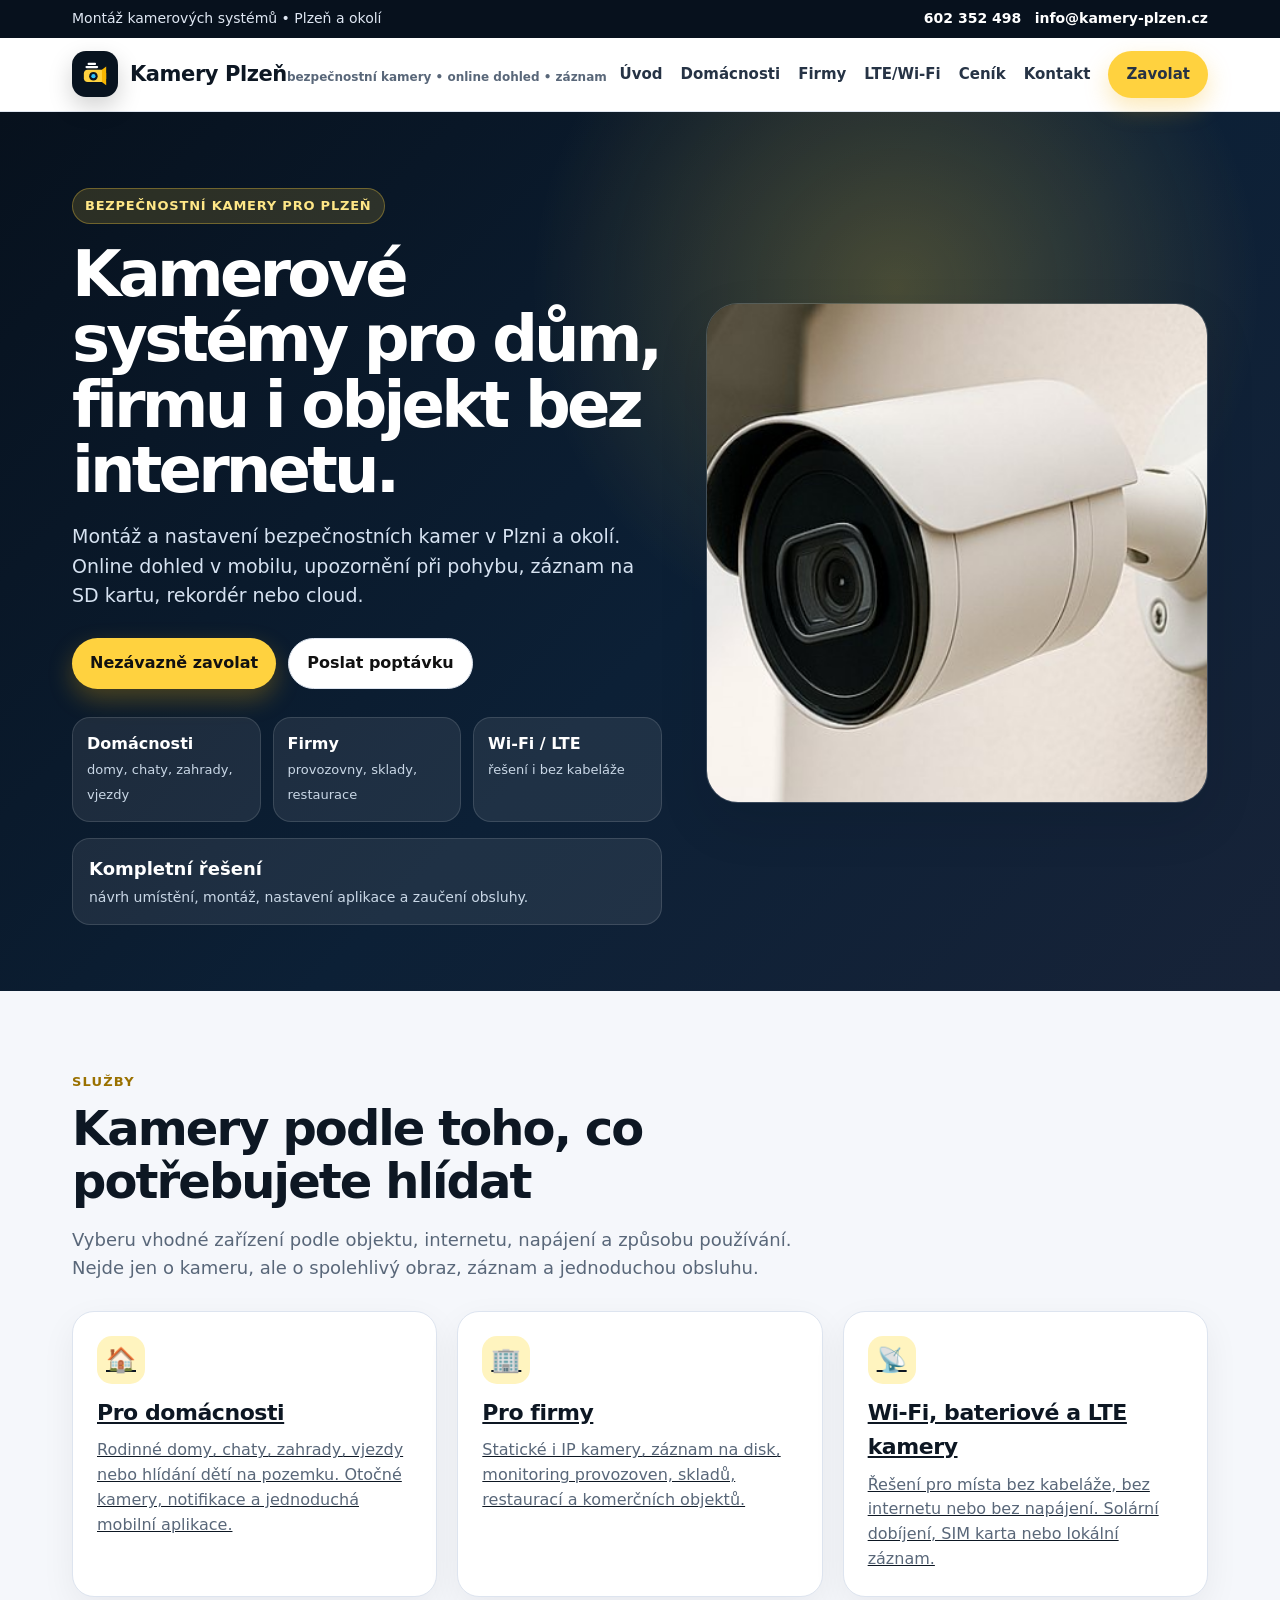
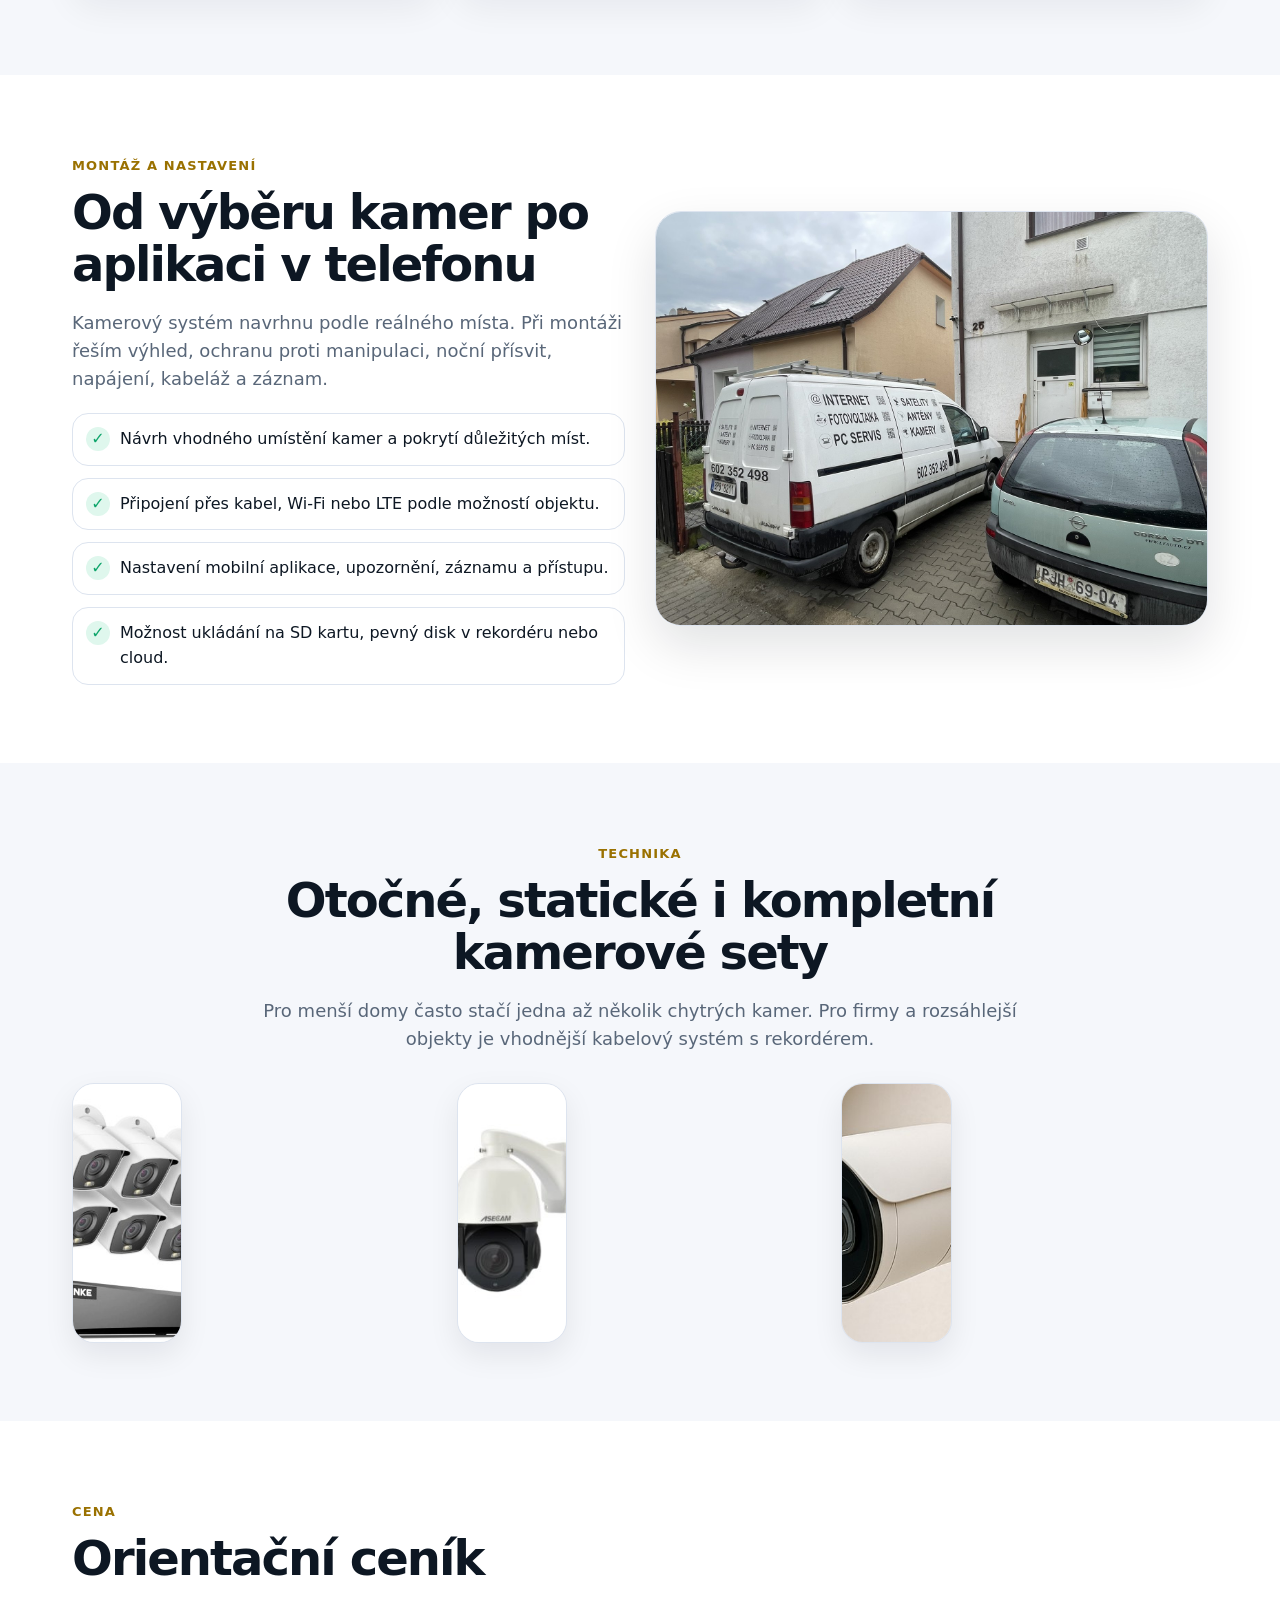
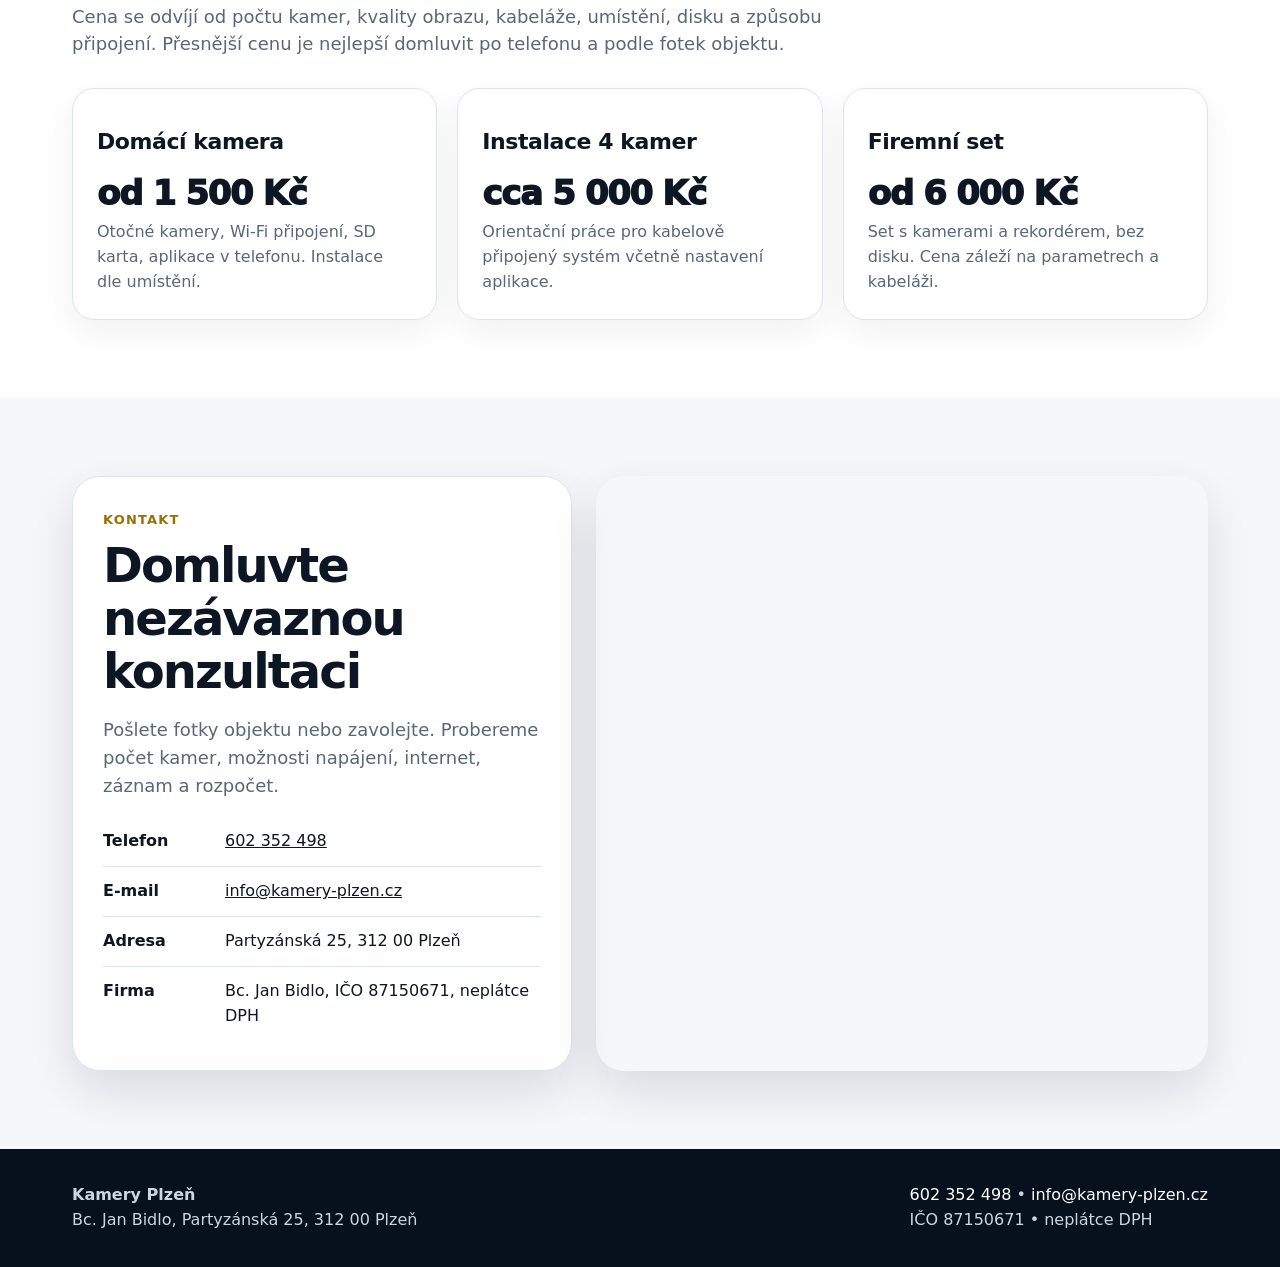
==== commit 65022f41: "Replace website with fixed version Replace website with fixed version" ====
--- a/index.html
+++ b/index.html
@@ -1,10 +1,10 @@
-<!doctype html><html lang="cs"><head><meta charset="utf-8"><meta name="viewport" content="width=device-width,initial-scale=1"><title>Kamerové systémy Plzeň | Bezpečnostní kamery, montáž a online dohled</title><meta name="description" content="Montáž kamerových systémů v Plzni a okolí. Bezpečnostní kamery pro domy, firmy, Wi‑Fi, LTE, záznam, notifikace a nastavení mobilní aplikace."><link rel="icon" type="image/svg+xml" href="assets/img/favicon.svg"><link rel="stylesheet" href="assets/css/style.css"></head><body><div class="topbar"><div class="container"><div>Montáž kamerových systémů • Plzeň a okolí</div><div><a href="tel:+420602352498">602 352 498</a> &nbsp; <a href="mailto:info@kamery-plzen.cz">info@kamery-plzen.cz</a></div></div></div><nav class="nav"><div class="container"><a class="brand" href="index.html"><span class="brand-mark"><svg xmlns="http://www.w3.org/2000/svg" viewBox="0 0 64 64"><rect width="64" height="64" rx="14" fill="#08131f"/><path d="M18 24h28c4 0 7 3 7 7v9c0 4-3 7-7 7H18c-4 0-7-3-7-7v-9c0-4 3-7 7-7Z" fill="#ffd23f"/><path d="M45 24l8-6v35l-8-6V24Z" fill="#f7b500"/><circle cx="29" cy="36" r="8" fill="#0b1724"/><circle cx="29" cy="36" r="4" fill="#2fc4ff"/><path d="M16 19h20" stroke="#fff" stroke-width="4" stroke-linecap="round"/><path d="M20 13h12" stroke="#fff" stroke-width="4" stroke-linecap="round"/></svg></span><span><span class="brand-title">Kamery Plzeň</span><span class="brand-sub">bezpečnostní kamery • online dohled • záznam</span></span></a><div class="menu"><a href="index.html">Úvod</a><a href="pro-domacnosti.html">Domácnosti</a><a href="pro-firmy.html">Firmy</a><a href="bezdratove-lte-kamery.html">LTE/Wi‑Fi</a><a href="cenik.html">Ceník</a><a href="kontakt.html">Kontakt</a><a class="btn" href="tel:+420602352498">Zavolat</a></div></div></nav><header class="hero"><div class="container hero-grid"><div><span class="eyebrow">Bezpečnostní kamery pro Plzeň</span><h1>Kamerové systémy pro dům, firmu i objekt bez internetu.</h1><p>Montáž a nastavení bezpečnostních kamer v Plzni a okolí. Online dohled v mobilu, upozornění při pohybu, záznam na SD kartu, rekordér nebo cloud.</p><div class="hero-actions"><a class="btn" href="tel:+420602352498">Nezávazně zavolat</a><a class="btn outline" href="kontakt.html">Poslat poptávku</a></div><div class="hero-cards"><div class="mini"><b>Domácnosti</b><span>domy, chaty, zahrady, vjezdy</span></div><div class="mini"><b>Firmy</b><span>provozovny, sklady, restaurace</span></div><div class="mini"><b>Wi‑Fi / LTE</b><span>řešení i bez kabeláže</span></div></div></div><div class="hero-photo"><img src="assets/img/venkovni-kamera.jpg" alt="Venkovní bezpečnostní kamera"><div class="float-box"><b>Kompletní řešení</b><span>návrh umístění, montáž, nastavení aplikace a zaučení obsluhy.</span></div></div></div></header>
+<!doctype html><html lang="cs"><head><meta charset="utf-8"><meta name="viewport" content="width=device-width,initial-scale=1"><title>Kamerové systémy Plzeň | Bezpečnostní kamery, montáž a online dohled</title><meta name="description" content="Montáž kamerových systémů v Plzni a okolí. Bezpečnostní kamery pro domy, firmy, Wi‑Fi, LTE, záznam, notifikace a nastavení mobilní aplikace."><link rel="icon" type="image/svg+xml" href="assets/img/favicon.svg"><link rel="stylesheet" href="assets/css/style.css"></head><body><div class="topbar"><div class="container"><div>Montáž kamerových systémů • Plzeň a okolí</div><div><a href="tel:+420602352498">602 352 498</a> &nbsp; <a href="mailto:info@kamery-plzen.cz">info@kamery-plzen.cz</a></div></div></div><nav class="nav"><div class="container"><a class="brand" href="index.html"><span class="brand-mark"><svg xmlns="http://www.w3.org/2000/svg" viewBox="0 0 64 64"><rect width="64" height="64" rx="14" fill="#08131f"/><path d="M18 24h28c4 0 7 3 7 7v9c0 4-3 7-7 7H18c-4 0-7-3-7-7v-9c0-4 3-7 7-7Z" fill="#ffd23f"/><path d="M45 24l8-6v35l-8-6V24Z" fill="#f7b500"/><circle cx="29" cy="36" r="8" fill="#0b1724"/><circle cx="29" cy="36" r="4" fill="#2fc4ff"/><path d="M16 19h20" stroke="#fff" stroke-width="4" stroke-linecap="round"/><path d="M20 13h12" stroke="#fff" stroke-width="4" stroke-linecap="round"/></svg></span><span><span class="brand-title">Kamery Plzeň</span><span class="brand-sub">bezpečnostní kamery • online dohled • záznam</span></span></a><div class="menu"><a href="index.html">Úvod</a><a href="pro-domacnosti.html">Domácnosti</a><a href="pro-firmy.html">Firmy</a><a href="bezdratove-lte-kamery.html">LTE/Wi‑Fi</a><a href="cenik.html">Ceník</a><a href="kontakt.html">Kontakt</a><a class="btn" href="tel:+420602352498">Zavolat</a></div></div></nav><header class="hero"><div class="container hero-grid"><div><span class="eyebrow">Bezpečnostní kamery pro Plzeň</span><h1>Kamerové systémy pro dům, firmu i objekt bez internetu.</h1><p>Montáž a nastavení bezpečnostních kamer v Plzni a okolí. Online dohled v mobilu, upozornění při pohybu, záznam na SD kartu, rekordér nebo cloud.</p><div class="hero-actions"><a class="btn" href="tel:+420602352498">Nezávazně zavolat</a><a class="btn outline" href="kontakt.html">Poslat poptávku</a></div><div class="hero-cards"><div class="mini"><b>Domácnosti</b><span>domy, chaty, zahrady, vjezdy</span></div><div class="mini"><b>Firmy</b><span>provozovny, sklady, restaurace</span></div><div class="mini"><b>Wi‑Fi / LTE</b><span>řešení i bez kabeláže</span></div></div><div class="hero-solution"><b>Kompletní řešení</b><span>návrh umístění, montáž, nastavení aplikace a zaučení obsluhy.</span></div></div><div class="hero-photo"><img src="assets/img/venkovni-kamera.jpg" alt="Venkovní bezpečnostní kamera"></div></div></header>
 <section class="section"><div class="container"><div class="section-head"><span class="kicker">Služby</span><h2>Kamery podle toho, co potřebujete hlídat</h2><p class="lead">Vyberu vhodné zařízení podle objektu, internetu, napájení a způsobu používání. Nejde jen o kameru, ale o spolehlivý obraz, záznam a jednoduchou obsluhu.</p></div><div class="cards"><a class="card" href="pro-domacnosti.html"><div class="icon">🏠</div><h3>Pro domácnosti</h3><p>Rodinné domy, chaty, zahrady, vjezdy nebo hlídání dětí na pozemku. Otočné kamery, notifikace a jednoduchá mobilní aplikace.</p></a><a class="card" href="pro-firmy.html"><div class="icon">🏢</div><h3>Pro firmy</h3><p>Statické i IP kamery, záznam na disk, monitoring provozoven, skladů, restaurací a komerčních objektů.</p></a><a class="card" href="bezdratove-lte-kamery.html"><div class="icon">📡</div><h3>Wi‑Fi, bateriové a LTE kamery</h3><p>Řešení pro místa bez kabeláže, bez internetu nebo bez napájení. Solární dobíjení, SIM karta nebo lokální záznam.</p></a></div></div></section>
 <section class="section alt"><div class="container feature"><div><span class="kicker">Montáž a nastavení</span><h2>Od výběru kamer po aplikaci v telefonu</h2><p class="lead">Kamerový systém navrhnu podle reálného místa. Při montáži řeším výhled, ochranu proti manipulaci, noční přísvit, napájení, kabeláž a záznam.</p><div class="list"><div class="tick">Návrh vhodného umístění kamer a pokrytí důležitých míst.</div><div class="tick">Připojení přes kabel, Wi‑Fi nebo LTE podle možností objektu.</div><div class="tick">Nastavení mobilní aplikace, upozornění, záznamu a přístupu.</div><div class="tick">Možnost ukládání na SD kartu, pevný disk v rekordéru nebo cloud.</div></div></div><img src="assets/img/auto-servis.jpg" alt="Servisní auto Kamery Plzeň"></div></section>
-<section class="section"><div class="container"><div class="section-head center"><span class="kicker">Technika</span><h2>Otočné, statické i kompletní kamerové sety</h2><p class="lead">Pro menší domy často stačí jedna až několik chytrých kamer. Pro firmy a rozsáhlejší objekty je vhodnější kabelový systém s rekordérem.</p></div><div class="gallery">   <div class="gallery-row">
+<section class="section"><div class="container"><div class="section-head center"><span class="kicker">Technika</span><h2>Otočné, statické i kompletní kamerové sety</h2><p class="lead">Pro menší domy často stačí jedna až několik chytrých kamer. Pro firmy a rozsáhlejší objekty je vhodnější kabelový systém s rekordérem.</p></div><div class="camera-gallery-row">
   <img src="assets/img/kamerovy-set.jpg" alt="Kamerový set s rekordérem">
   <img src="assets/img/otocna-kamera.jpg" alt="Otočná kamera">
   <img src="assets/img/venkovni-kamera.jpg" alt="Venkovní kamera">
-</div></div></div></section>
+</div></div></section>
 <section class="section alt"><div class="container"><div class="section-head"><span class="kicker">Cena</span><h2>Orientační ceník</h2><p class="lead">Cena se odvíjí od počtu kamer, kvality obrazu, kabeláže, umístění, disku a způsobu připojení. Přesnější cenu je nejlepší domluvit po telefonu a podle fotek objektu.</p></div><div class="cards"><div class="card"><h3>Domácí kamera</h3><div class="price">od 1 500 Kč</div><p>Otočné kamery, Wi‑Fi připojení, SD karta, aplikace v telefonu. Instalace dle umístění.</p></div><div class="card"><h3>Instalace 4 kamer</h3><div class="price">cca 5 000 Kč</div><p>Orientační práce pro kabelově připojený systém včetně nastavení aplikace.</p></div><div class="card"><h3>Firemní set</h3><div class="price">od 6 000 Kč</div><p>Set s kamerami a rekordérem, bez disku. Cena záleží na parametrech a kabeláži.</p></div></div></div></section>
 <section class="section" id="kontakt"><div class="container contact-grid"><div class="contact-card"><span class="kicker">Kontakt</span><h2>Domluvte nezávaznou konzultaci</h2><p class="lead">Pošlete fotky objektu nebo zavolejte. Probereme počet kamer, možnosti napájení, internet, záznam a rozpočet.</p><div class="contact-line"><b>Telefon</b><a href="tel:+420602352498">602 352 498</a></div><div class="contact-line"><b>E-mail</b><a href="mailto:info@kamery-plzen.cz">info@kamery-plzen.cz</a></div><div class="contact-line"><b>Adresa</b><span>Partyzánská 25, 312 00 Plzeň</span></div><div class="contact-line"><b>Firma</b><span>Bc. Jan Bidlo, IČO 87150671, neplátce DPH</span></div></div><iframe class="map" loading="lazy" referrerpolicy="no-referrer-when-downgrade" src="https://www.google.com/maps?q=Partyz%C3%A1nsk%C3%A1%2025%2C%20Plze%C5%88&output=embed"></iframe></div></section><footer class="footer"><div class="container"><div><b>Kamery Plzeň</b><br>Bc. Jan Bidlo, Partyzánská 25, 312 00 Plzeň</div><div><a href="tel:+420602352498">602 352 498</a> • <a href="mailto:info@kamery-plzen.cz">info@kamery-plzen.cz</a><br>IČO 87150671 • neplátce DPH</div></div></footer><a class="mobile-call" href="tel:+420602352498">Zavolat 602 352 498</a><script src="assets/js/main.js"></script></body></html>
--- a/assets/css/style.css
+++ b/assets/css/style.css
@@ -1,4 +1,98 @@
+:root{--bg:#f5f7fb;--ink:#0d1723;--muted:#596779;--brand:#ffd23f;--brand2:#f4b000;--dark:#08131f;--card:#fff;--line:#dde4ef;--ok:#0ea56b;--blue:#1b76ff;--shadow:0 20px 50px rgba(5,14,28,.12);--radius:22px;}
+*{box-sizing:border-box}html{scroll-behavior:smooth}body{margin:0;font-family:Inter,system-ui,-apple-system,Segoe UI,Roboto,Arial,sans-serif;color:var(--ink);background:var(--bg);line-height:1.55}a{color:inherit}.container{max-width:1180px;margin:0 auto;padding:0 22px}.topbar{background:#07111d;color:#dfe7f3;font-size:14px}.topbar .container{display:flex;gap:20px;justify-content:space-between;align-items:center;padding-top:8px;padding-bottom:8px}.topbar a{color:#fff;text-decoration:none;font-weight:700}.nav{position:sticky;top:0;z-index:20;background:rgba(255,255,255,.92);backdrop-filter:blur(14px);border-bottom:1px solid rgba(221,228,239,.9)}.nav .container{display:flex;align-items:center;justify-content:space-between;padding-top:13px;padding-bottom:13px}.brand{display:flex;align-items:center;gap:12px;text-decoration:none}.brand-mark{width:46px;height:46px;border-radius:14px;background:var(--dark);display:grid;place-items:center;box-shadow:0 10px 25px rgba(0,0,0,.18)}.brand-mark svg{width:34px;height:34px}.brand-title{font-weight:900;font-size:21px;letter-spacing:-.02em}.brand-sub{font-size:12px;color:var(--muted);font-weight:700}.menu{display:flex;gap:18px;align-items:center}.menu a{text-decoration:none;color:#263345;font-weight:750;font-size:15px}.menu a:hover{color:#000}.btn{display:inline-flex;align-items:center;justify-content:center;gap:9px;text-decoration:none;font-weight:900;border-radius:999px;padding:12px 18px;border:0;background:var(--brand);color:#111;box-shadow:0 10px 24px rgba(244,176,0,.28)}.btn.dark{background:#0b1724;color:#fff;box-shadow:none}.btn.outline{background:#fff;border:1px solid var(--line);box-shadow:none}.hero{background:radial-gradient(circle at 70% 20%,rgba(255,210,63,.25),transparent 32%),linear-gradient(135deg,#07111d 0%,#0c2036 55%,#172338 100%);color:#fff;overflow:hidden}.hero-grid{display:grid;grid-template-columns:1.08fr .92fr;gap:44px;align-items:center;padding:76px 22px 66px}.eyebrow{display:inline-flex;align-items:center;gap:8px;padding:7px 12px;border-radius:999px;background:rgba(255,210,63,.15);border:1px solid rgba(255,210,63,.32);color:#ffe787;font-weight:900;font-size:13px;text-transform:uppercase;letter-spacing:.06em}.hero h1{font-size:clamp(38px,5vw,68px);line-height:1.02;margin:18px 0 18px;letter-spacing:-.06em}.hero p{font-size:19px;color:#d6e2f1;max-width:680px}.hero-actions{display:flex;gap:12px;flex-wrap:wrap;margin-top:28px}.hero-cards{display:grid;grid-template-columns:repeat(3,1fr);gap:12px;margin-top:28px;max-width:760px}.mini{background:rgba(255,255,255,.08);border:1px solid rgba(255,255,255,.13);border-radius:18px;padding:14px}.mini b{display:block;color:#fff}.mini span{font-size:13px;color:#c9d7e6}.hero-photo{position:relative}.hero-photo img{width:100%;height:500px;object-fit:cover;border-radius:32px;box-shadow:var(--shadow);border:1px solid rgba(255,255,255,.18)}.float-box{position:absolute;left:-24px;bottom:28px;background:#fff;color:var(--ink);padding:18px;border-radius:22px;box-shadow:var(--shadow);max-width:280px}.float-box b{font-size:18px}.float-box span{display:block;color:var(--muted);font-size:14px;margin-top:4px}.section{padding:78px 0}.section.alt{background:#fff}.section-head{max-width:760px;margin-bottom:30px}.section-head.center{text-align:center;margin-left:auto;margin-right:auto}.kicker{color:#9a7100;font-weight:900;text-transform:uppercase;letter-spacing:.09em;font-size:13px}.section h2{font-size:clamp(30px,4vw,48px);line-height:1.1;margin:8px 0 12px;letter-spacing:-.04em}.section p.lead{color:var(--muted);font-size:18px}.cards{display:grid;grid-template-columns:repeat(3,1fr);gap:20px}.card{background:var(--card);border:1px solid var(--line);border-radius:var(--radius);padding:24px;box-shadow:0 12px 35px rgba(5,14,28,.06)}.card h3{margin:12px 0 8px;font-size:22px;letter-spacing:-.02em}.card p{color:var(--muted);margin:0}.icon{width:48px;height:48px;border-radius:15px;background:#fff4bf;display:grid;place-items:center;font-size:24px}.feature{display:grid;grid-template-columns:1fr 1fr;gap:30px;align-items:center}.feature img{width:100%;border-radius:26px;box-shadow:var(--shadow);border:1px solid var(--line)}.list{display:grid;gap:12px;margin-top:20px}.tick{display:flex;gap:10px;align-items:flex-start;background:#fff;border:1px solid var(--line);border-radius:16px;padding:13px}.tick:before{content:'✓';font-weight:900;color:var(--ok);background:#dff7ed;border-radius:50%;width:24px;height:24px;display:grid;place-items:center;flex:0 0 24px}.split{display:grid;grid-template-columns:1fr 1fr;gap:24px}.price{font-size:34px;font-weight:950;letter-spacing:-.04em}.gallery{display:grid;grid-template-columns:1.2fr .8fr .8fr;gap:16px}.gallery img{width:100%;height:260px;object-fit:cover;border-radius:22px;box-shadow:0 12px 30px rgba(5,14,28,.08);border:1px solid var(--line);background:white}.gallery img:first-child{height:536px;grid-row:span 2}.gallery-row{display:grid;grid-template-columns:repeat(3,1fr);gap:18px;align-items:stretch}.gallery-row img{width:100%;height:260px;object-fit:cover;display:block;border-radius:22px;box-shadow:0 12px 30px rgba(5,14,28,.08);border:1px solid var(--line);background:#fff}.contact-grid{display:grid;grid-template-columns:.9fr 1.1fr;gap:24px;align-items:stretch}.contact-card{background:#fff;border:1px solid var(--line);border-radius:28px;padding:30px;box-shadow:var(--shadow)}.contact-line{display:flex;gap:12px;padding:12px 0;border-bottom:1px solid var(--line)}.contact-line:last-child{border-bottom:0}.contact-line b{min-width:110px}.map{border:0;width:100%;height:100%;min-height:420px;border-radius:28px;box-shadow:var(--shadow)}.cta{background:linear-gradient(135deg,#07111d,#132944);color:#fff;border-radius:34px;padding:42px;display:flex;justify-content:space-between;gap:25px;align-items:center}.cta h2{margin:0;font-size:34px}.cta p{color:#d6e2f1}.footer{background:#07111d;color:#cbd6e4;padding:34px 0}.footer .container{display:flex;justify-content:space-between;gap:20px;flex-wrap:wrap}.footer a{color:#fff;text-decoration:none}.subhero{background:linear-gradient(135deg,#07111d,#132944);color:#fff;padding:60px 0}.subhero h1{font-size:clamp(34px,5vw,58px);margin:0 0 12px;letter-spacing:-.05em}.subhero p{color:#d6e2f1;font-size:18px;max-width:850px}.mobile-call{display:none;position:fixed;left:12px;right:12px;bottom:12px;z-index:30;background:#ffd23f;color:#111;text-decoration:none;font-weight:950;text-align:center;padding:14px;border-radius:18px;box-shadow:0 10px 30px rgba(0,0,0,.3)}
 
-:root{--bg:#f5f7fb;--ink:#0d1723;--muted:#596779;--brand:#ffd23f;--brand2:#f4b000;--dark:#08131f;--card:#fff;--line:#dde4ef;--ok:#0ea56b;--blue:#1b76ff;--shadow:0 20px 50px rgba(5,14,28,.12);--radius:22px;}
-*{box-sizing:border-box}html{scroll-behavior:smooth}body{margin:0;font-family:Inter,system-ui,-apple-system,Segoe UI,Roboto,Arial,sans-serif;color:var(--ink);background:var(--bg);line-height:1.55}a{color:inherit}.container{max-width:1180px;margin:0 auto;padding:0 22px}.topbar{background:#07111d;color:#dfe7f3;font-size:14px}.topbar .container{display:flex;gap:20px;justify-content:space-between;align-items:center;padding-top:8px;padding-bottom:8px}.topbar a{color:#fff;text-decoration:none;font-weight:700}.nav{position:sticky;top:0;z-index:20;background:rgba(255,255,255,.92);backdrop-filter:blur(14px);border-bottom:1px solid rgba(221,228,239,.9)}.nav .container{display:flex;align-items:center;justify-content:space-between;padding-top:13px;padding-bottom:13px}.brand{display:flex;align-items:center;gap:12px;text-decoration:none}.brand-mark{width:46px;height:46px;border-radius:14px;background:var(--dark);display:grid;place-items:center;box-shadow:0 10px 25px rgba(0,0,0,.18)}.brand-mark svg{width:34px;height:34px}.brand-title{font-weight:900;font-size:21px;letter-spacing:-.02em}.brand-sub{font-size:12px;color:var(--muted);font-weight:700}.menu{display:flex;gap:18px;align-items:center}.menu a{text-decoration:none;color:#263345;font-weight:750;font-size:15px}.menu a:hover{color:#000}.btn{display:inline-flex;align-items:center;justify-content:center;gap:9px;text-decoration:none;font-weight:900;border-radius:999px;padding:12px 18px;border:0;background:var(--brand);color:#111;box-shadow:0 10px 24px rgba(244,176,0,.28)}.btn.dark{background:#0b1724;color:#fff;box-shadow:none}.btn.outline{background:#fff;border:1px solid var(--line);box-shadow:none}.hero{background:radial-gradient(circle at 70% 20%,rgba(255,210,63,.25),transparent 32%),linear-gradient(135deg,#07111d 0%,#0c2036 55%,#172338 100%);color:#fff;overflow:hidden}.hero-grid{display:grid;grid-template-columns:1.08fr .92fr;gap:44px;align-items:center;padding:76px 22px 66px}.eyebrow{display:inline-flex;align-items:center;gap:8px;padding:7px 12px;border-radius:999px;background:rgba(255,210,63,.15);border:1px solid rgba(255,210,63,.32);color:#ffe787;font-weight:900;font-size:13px;text-transform:uppercase;letter-spacing:.06em}.hero h1{font-size:clamp(38px,5vw,68px);line-height:1.02;margin:18px 0 18px;letter-spacing:-.06em}.hero p{font-size:19px;color:#d6e2f1;max-width:680px}.hero-actions{display:flex;gap:12px;flex-wrap:wrap;margin-top:28px}.hero-cards{display:grid;grid-template-columns:repeat(3,1fr);gap:12px;margin-top:28px;max-width:760px}.mini{background:rgba(255,255,255,.08);border:1px solid rgba(255,255,255,.13);border-radius:18px;padding:14px}.mini b{display:block;color:#fff}.mini span{font-size:13px;color:#c9d7e6}.hero-photo{position:relative}.hero-photo img{width:100%;height:500px;object-fit:cover;border-radius:32px;box-shadow:var(--shadow);border:1px solid rgba(255,255,255,.18)}.float-box{position:absolute;left:-24px;bottom:28px;background:#fff;color:var(--ink);padding:18px;border-radius:22px;box-shadow:var(--shadow);max-width:280px}.float-box b{font-size:18px}.float-box span{display:block;color:var(--muted);font-size:14px;margin-top:4px}.section{padding:78px 0}.section.alt{background:#fff}.section-head{max-width:760px;margin-bottom:30px}.section-head.center{text-align:center;margin-left:auto;margin-right:auto}.kicker{color:#9a7100;font-weight:900;text-transform:uppercase;letter-spacing:.09em;font-size:13px}.section h2{font-size:clamp(30px,4vw,48px);line-height:1.1;margin:8px 0 12px;letter-spacing:-.04em}.section p.lead{color:var(--muted);font-size:18px}.cards{display:grid;grid-template-columns:repeat(3,1fr);gap:20px}.card{background:var(--card);border:1px solid var(--line);border-radius:var(--radius);padding:24px;box-shadow:0 12px 35px rgba(5,14,28,.06)}.card h3{margin:12px 0 8px;font-size:22px;letter-spacing:-.02em}.card p{color:var(--muted);margin:0}.icon{width:48px;height:48px;border-radius:15px;background:#fff4bf;display:grid;place-items:center;font-size:24px}.feature{display:grid;grid-template-columns:1fr 1fr;gap:30px;align-items:center}.feature img{width:100%;border-radius:26px;box-shadow:var(--shadow);border:1px solid var(--line)}.list{display:grid;gap:12px;margin-top:20px}.tick{display:flex;gap:10px;align-items:flex-start;background:#fff;border:1px solid var(--line);border-radius:16px;padding:13px}.tick:before{content:'✓';font-weight:900;color:var(--ok);background:#dff7ed;border-radius:50%;width:24px;height:24px;display:grid;place-items:center;flex:0 0 24px}.split{display:grid;grid-template-columns:1fr 1fr;gap:24px}.price{font-size:34px;font-weight:950;letter-spacing:-.04em}.gallery{display:grid;grid-template-columns:1.2fr .8fr .8fr;gap:16px}.gallery img{width:100%;height:260px;object-fit:cover;border-radius:22px;box-shadow:0 12px 30px rgba(5,14,28,.08);border:1px solid var(--line);background:white}.gallery img:first-child{height:536px;grid-row:span 2}.contact-grid{display:grid;grid-template-columns:.9fr 1.1fr;gap:24px;align-items:stretch}.contact-card{background:#fff;border:1px solid var(--line);border-radius:28px;padding:30px;box-shadow:var(--shadow)}.contact-line{display:flex;gap:12px;padding:12px 0;border-bottom:1px solid var(--line)}.contact-line:last-child{border-bottom:0}.contact-line b{min-width:110px}.map{border:0;width:100%;height:100%;min-height:420px;border-radius:28px;box-shadow:var(--shadow)}.cta{background:linear-gradient(135deg,#07111d,#132944);color:#fff;border-radius:34px;padding:42px;display:flex;justify-content:space-between;gap:25px;align-items:center}.cta h2{margin:0;font-size:34px}.cta p{color:#d6e2f1}.footer{background:#07111d;color:#cbd6e4;padding:34px 0}.footer .container{display:flex;justify-content:space-between;gap:20px;flex-wrap:wrap}.footer a{color:#fff;text-decoration:none}.subhero{background:linear-gradient(135deg,#07111d,#132944);color:#fff;padding:60px 0}.subhero h1{font-size:clamp(34px,5vw,58px);margin:0 0 12px;letter-spacing:-.05em}.subhero p{color:#d6e2f1;font-size:18px;max-width:850px}.mobile-call{display:none;position:fixed;left:12px;right:12px;bottom:12px;z-index:30;background:#ffd23f;color:#111;text-decoration:none;font-weight:950;text-align:center;padding:14px;border-radius:18px;box-shadow:0 10px 30px rgba(0,0,0,.3)}
-@media(max-width:900px){.topbar .container{display:block}.menu{display:none}.hero-grid,.feature,.split,.contact-grid{grid-template-columns:1fr}.hero-grid{padding-top:48px}.hero-photo img{height:360px}.float-box{position:static;margin-top:14px}.hero-cards,.cards{grid-template-columns:1fr}.gallery{grid-template-columns:1fr}.gallery img,.gallery img:first-child{height:auto;grid-row:auto}.cta{display:block}.mobile-call{display:block}.section{padding:54px 0}}
+@media(max-width:900px){
+  .topbar .container{display:block}
+  .menu{display:none}
+  .hero-grid,.feature,.split,.contact-grid{grid-template-columns:1fr}
+  .hero-grid{padding-top:48px}
+  .hero-photo img{height:360px}
+  .float-box{position:static;margin-top:14px}
+  .hero-cards,.cards{grid-template-columns:1fr}
+  .gallery{grid-template-columns:1fr}
+  .gallery img,.gallery img:first-child{height:auto;grid-row:auto}
+  .gallery-row{grid-template-columns:repeat(3,1fr);gap:8px}
+  .gallery-row img{height:120px;border-radius:14px}
+  .cta{display:block}
+  .mobile-call{display:block}
+  .section{padding:54px 0}
+  
+}
+.camera-gallery-row{
+  display:flex !important;
+  flex-direction:row !important;
+  gap:18px !important;
+  width:100% !important;
+  align-items:stretch !important;
+}
+
+.camera-gallery-row img{
+  display:block !important;
+  width:calc((100% - 36px) / 3) !important;
+  max-width:calc((100% - 36px) / 3) !important;
+  height:260px !important;
+  object-fit:cover !important;
+  border-radius:22px !important;
+  box-shadow:0 12px 30px rgba(5,14,28,.08) !important;
+  border:1px solid var(--line) !important;
+  background:#fff !important;
+  flex:0 0 calc((100% - 36px) / 3) !important;
+}
+
+@media(max-width:900px){
+  .camera-gallery-row{
+    gap:8px !important;
+  }
+
+  .camera-gallery-row img{
+    width:calc((100% - 16px) / 3) !important;
+    max-width:calc((100% - 16px) / 3) !important;
+    flex:0 0 calc((100% - 16px) / 3) !important;
+    height:120px !important;
+    border-radius:14px !important;
+  }
+}
+
+
+/* Oprava domovské stránky: karta Kompletní řešení mimo obrázek a 3 fotky techniky v jednom řádku */
+.hero-solution{
+  margin-top:16px;
+  background:rgba(255,255,255,.08);
+  border:1px solid rgba(255,255,255,.13);
+  border-radius:18px;
+  padding:16px;
+  max-width:760px;
+}
+.hero-solution b{
+  display:block;
+  color:#fff;
+  font-size:18px;
+}
+.hero-solution span{
+  display:block;
+  color:#c9d7e6;
+  font-size:14px;
+  margin-top:4px;
+}
+.camera-gallery-row{
+  display:grid !important;
+  grid-template-columns:repeat(3,minmax(0,1fr)) !important;
+  gap:18px !important;
+  width:100% !important;
+  align-items:stretch !important;
+}
+.camera-gallery-row img{
+  display:block !important;
+  width:100% !important;
+  height:260px !important;
+  object-fit:cover !important;
+  border-radius:22px !important;
+  box-shadow:0 12px 30px rgba(5,14,28,.08) !important;
+  border:1px solid var(--line) !important;
+  background:#fff !important;
+}
+@media(max-width:900px){
+  .hero-solution{margin-top:12px}
+  .camera-gallery-row{grid-template-columns:repeat(3,minmax(0,1fr)) !important;gap:8px !important}
+  .camera-gallery-row img{height:120px !important;border-radius:14px !important}
+}
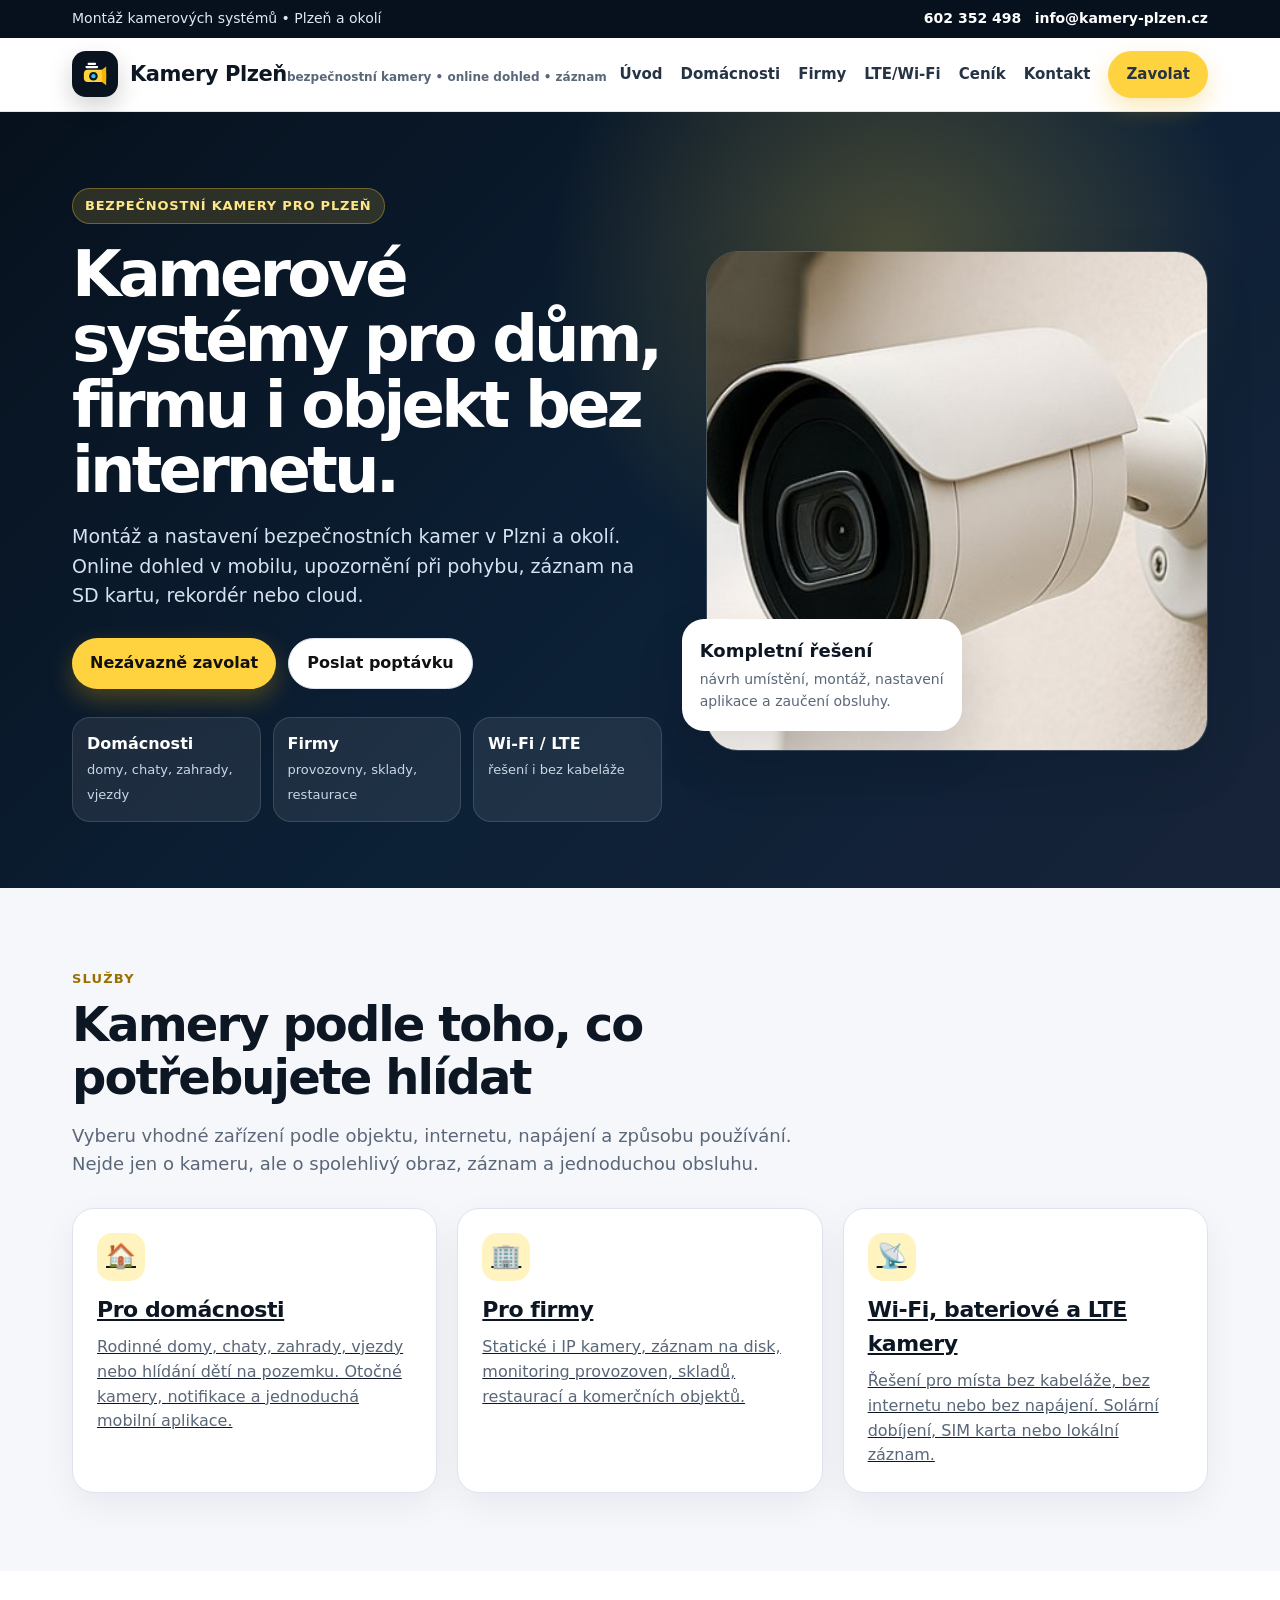
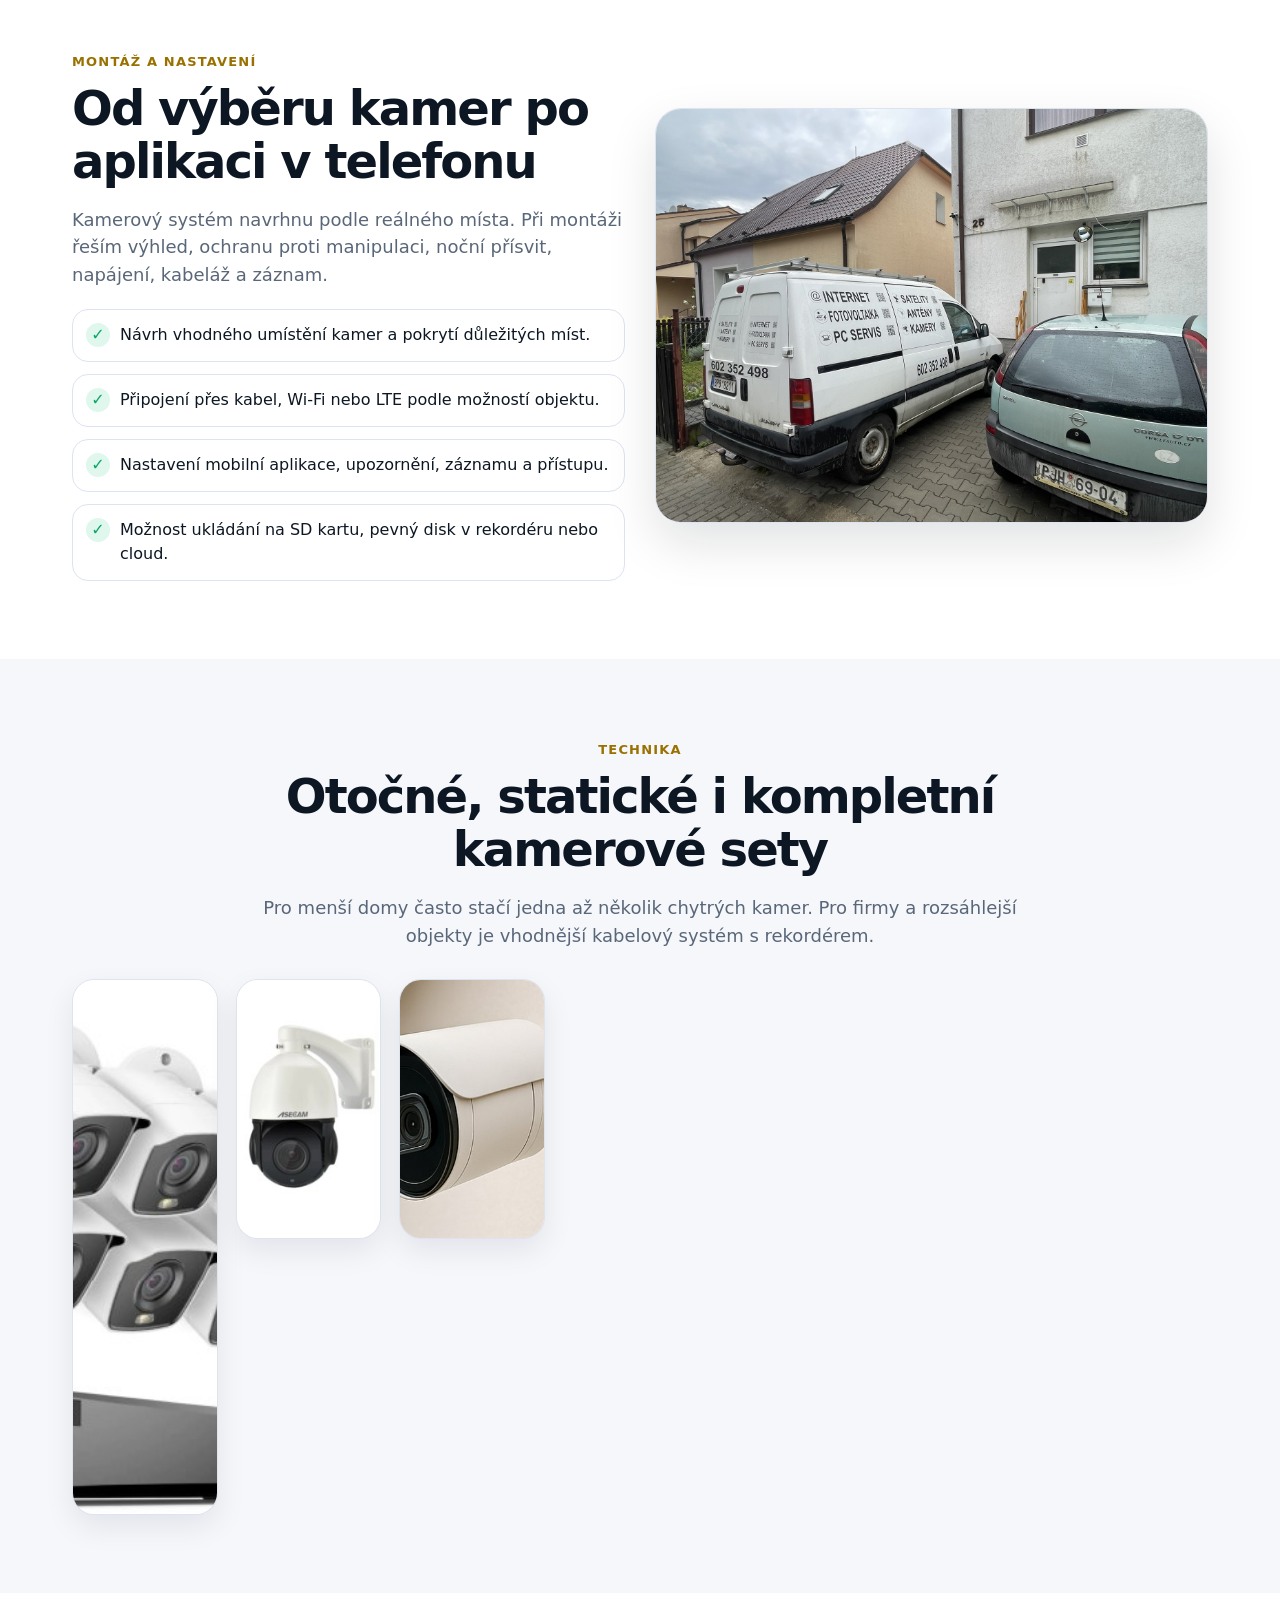
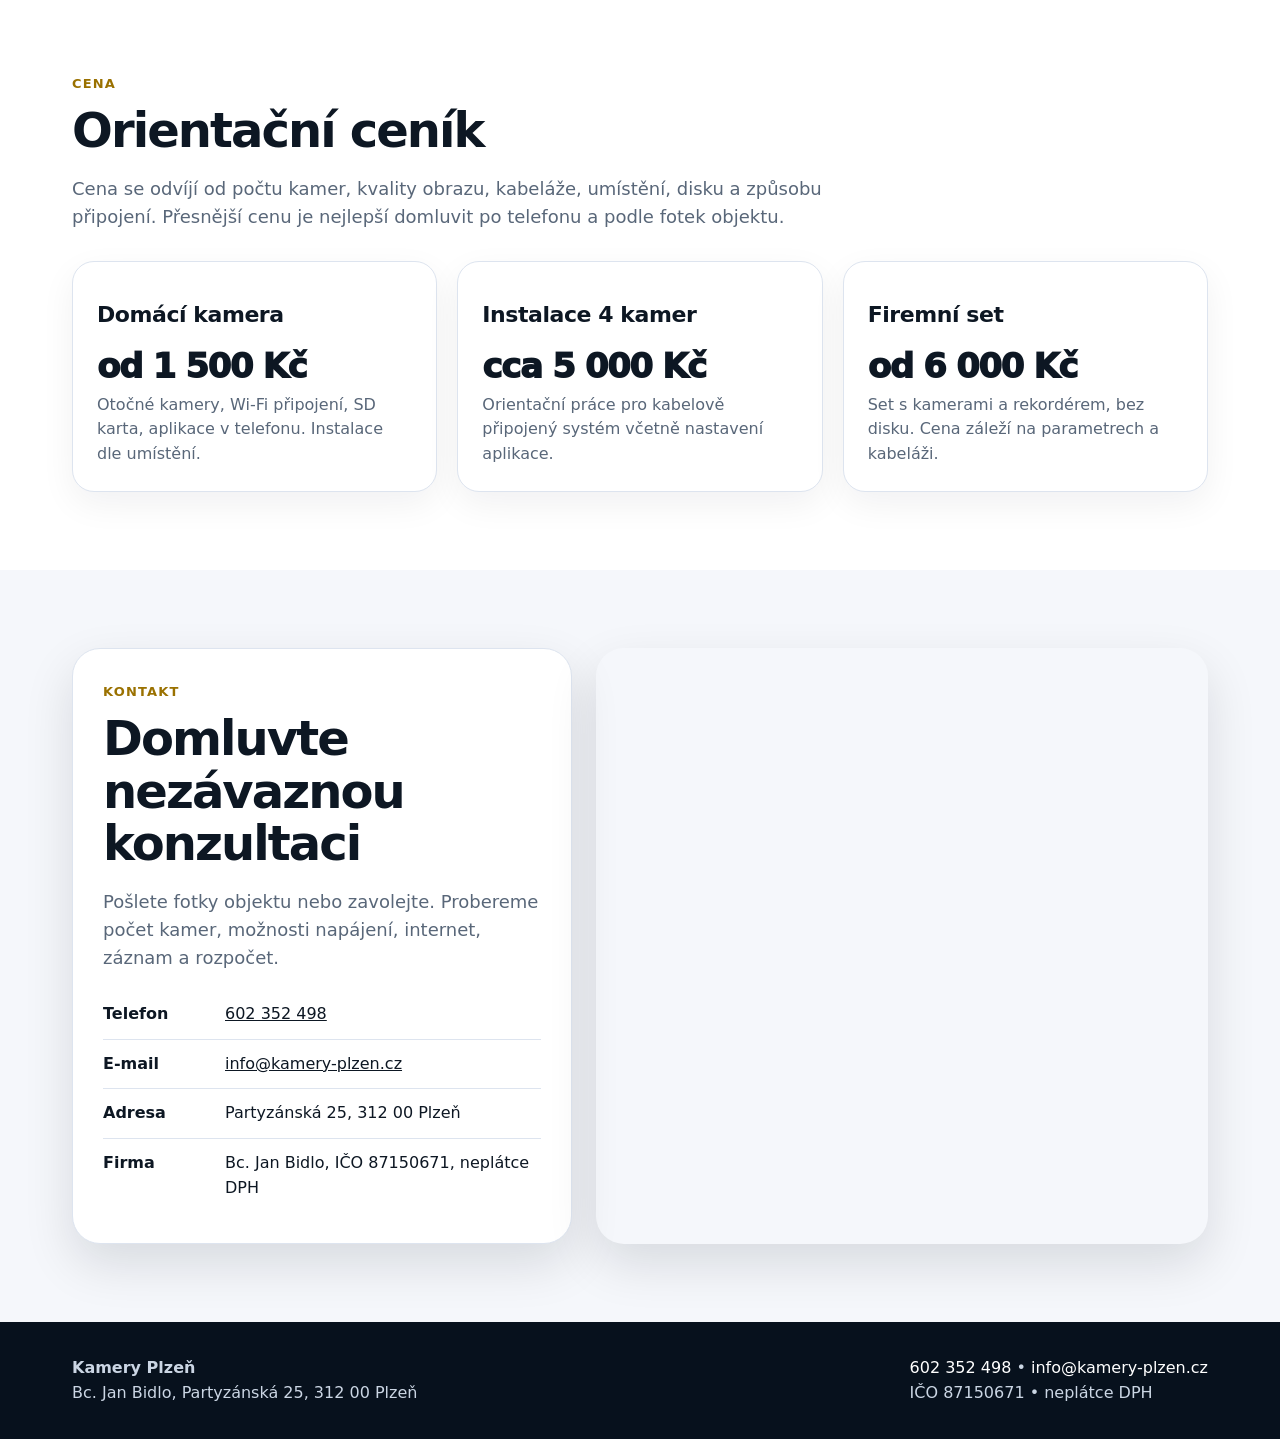
==== commit 76f062d6: "Merge branch 'main' of https://github.com/sataimer/kamery-plzen" ====
--- a/index.html
+++ b/index.html
@@ -1,10 +1,10 @@
-<!doctype html><html lang="cs"><head><meta charset="utf-8"><meta name="viewport" content="width=device-width,initial-scale=1"><title>Kamerové systémy Plzeň | Bezpečnostní kamery, montáž a online dohled</title><meta name="description" content="Montáž kamerových systémů v Plzni a okolí. Bezpečnostní kamery pro domy, firmy, Wi‑Fi, LTE, záznam, notifikace a nastavení mobilní aplikace."><link rel="icon" type="image/svg+xml" href="assets/img/favicon.svg"><link rel="stylesheet" href="assets/css/style.css"></head><body><div class="topbar"><div class="container"><div>Montáž kamerových systémů • Plzeň a okolí</div><div><a href="tel:+420602352498">602 352 498</a> &nbsp; <a href="mailto:info@kamery-plzen.cz">info@kamery-plzen.cz</a></div></div></div><nav class="nav"><div class="container"><a class="brand" href="index.html"><span class="brand-mark"><svg xmlns="http://www.w3.org/2000/svg" viewBox="0 0 64 64"><rect width="64" height="64" rx="14" fill="#08131f"/><path d="M18 24h28c4 0 7 3 7 7v9c0 4-3 7-7 7H18c-4 0-7-3-7-7v-9c0-4 3-7 7-7Z" fill="#ffd23f"/><path d="M45 24l8-6v35l-8-6V24Z" fill="#f7b500"/><circle cx="29" cy="36" r="8" fill="#0b1724"/><circle cx="29" cy="36" r="4" fill="#2fc4ff"/><path d="M16 19h20" stroke="#fff" stroke-width="4" stroke-linecap="round"/><path d="M20 13h12" stroke="#fff" stroke-width="4" stroke-linecap="round"/></svg></span><span><span class="brand-title">Kamery Plzeň</span><span class="brand-sub">bezpečnostní kamery • online dohled • záznam</span></span></a><div class="menu"><a href="index.html">Úvod</a><a href="pro-domacnosti.html">Domácnosti</a><a href="pro-firmy.html">Firmy</a><a href="bezdratove-lte-kamery.html">LTE/Wi‑Fi</a><a href="cenik.html">Ceník</a><a href="kontakt.html">Kontakt</a><a class="btn" href="tel:+420602352498">Zavolat</a></div></div></nav><header class="hero"><div class="container hero-grid"><div><span class="eyebrow">Bezpečnostní kamery pro Plzeň</span><h1>Kamerové systémy pro dům, firmu i objekt bez internetu.</h1><p>Montáž a nastavení bezpečnostních kamer v Plzni a okolí. Online dohled v mobilu, upozornění při pohybu, záznam na SD kartu, rekordér nebo cloud.</p><div class="hero-actions"><a class="btn" href="tel:+420602352498">Nezávazně zavolat</a><a class="btn outline" href="kontakt.html">Poslat poptávku</a></div><div class="hero-cards"><div class="mini"><b>Domácnosti</b><span>domy, chaty, zahrady, vjezdy</span></div><div class="mini"><b>Firmy</b><span>provozovny, sklady, restaurace</span></div><div class="mini"><b>Wi‑Fi / LTE</b><span>řešení i bez kabeláže</span></div></div><div class="hero-solution"><b>Kompletní řešení</b><span>návrh umístění, montáž, nastavení aplikace a zaučení obsluhy.</span></div></div><div class="hero-photo"><img src="assets/img/venkovni-kamera.jpg" alt="Venkovní bezpečnostní kamera"></div></div></header>
+<!doctype html><html lang="cs"><head><meta charset="utf-8"><meta name="viewport" content="width=device-width,initial-scale=1"><title>Kamerové systémy Plzeň | Bezpečnostní kamery, montáž a online dohled</title><meta name="description" content="Montáž kamerových systémů v Plzni a okolí. Bezpečnostní kamery pro domy, firmy, Wi‑Fi, LTE, záznam, notifikace a nastavení mobilní aplikace."><link rel="icon" type="image/svg+xml" href="assets/img/favicon.svg"><link rel="stylesheet" href="assets/css/style.css"></head><body><div class="topbar"><div class="container"><div>Montáž kamerových systémů • Plzeň a okolí</div><div><a href="tel:+420602352498">602 352 498</a> &nbsp; <a href="mailto:info@kamery-plzen.cz">info@kamery-plzen.cz</a></div></div></div><nav class="nav"><div class="container"><a class="brand" href="index.html"><span class="brand-mark"><svg xmlns="http://www.w3.org/2000/svg" viewBox="0 0 64 64"><rect width="64" height="64" rx="14" fill="#08131f"/><path d="M18 24h28c4 0 7 3 7 7v9c0 4-3 7-7 7H18c-4 0-7-3-7-7v-9c0-4 3-7 7-7Z" fill="#ffd23f"/><path d="M45 24l8-6v35l-8-6V24Z" fill="#f7b500"/><circle cx="29" cy="36" r="8" fill="#0b1724"/><circle cx="29" cy="36" r="4" fill="#2fc4ff"/><path d="M16 19h20" stroke="#fff" stroke-width="4" stroke-linecap="round"/><path d="M20 13h12" stroke="#fff" stroke-width="4" stroke-linecap="round"/></svg></span><span><span class="brand-title">Kamery Plzeň</span><span class="brand-sub">bezpečnostní kamery • online dohled • záznam</span></span></a><div class="menu"><a href="index.html">Úvod</a><a href="pro-domacnosti.html">Domácnosti</a><a href="pro-firmy.html">Firmy</a><a href="bezdratove-lte-kamery.html">LTE/Wi‑Fi</a><a href="cenik.html">Ceník</a><a href="kontakt.html">Kontakt</a><a class="btn" href="tel:+420602352498">Zavolat</a></div></div></nav><header class="hero"><div class="container hero-grid"><div><span class="eyebrow">Bezpečnostní kamery pro Plzeň</span><h1>Kamerové systémy pro dům, firmu i objekt bez internetu.</h1><p>Montáž a nastavení bezpečnostních kamer v Plzni a okolí. Online dohled v mobilu, upozornění při pohybu, záznam na SD kartu, rekordér nebo cloud.</p><div class="hero-actions"><a class="btn" href="tel:+420602352498">Nezávazně zavolat</a><a class="btn outline" href="kontakt.html">Poslat poptávku</a></div><div class="hero-cards"><div class="mini"><b>Domácnosti</b><span>domy, chaty, zahrady, vjezdy</span></div><div class="mini"><b>Firmy</b><span>provozovny, sklady, restaurace</span></div><div class="mini"><b>Wi‑Fi / LTE</b><span>řešení i bez kabeláže</span></div></div></div><div class="hero-photo"><img src="assets/img/venkovni-kamera.jpg" alt="Venkovní bezpečnostní kamera"><div class="float-box"><b>Kompletní řešení</b><span>návrh umístění, montáž, nastavení aplikace a zaučení obsluhy.</span></div></div></div></header>
 <section class="section"><div class="container"><div class="section-head"><span class="kicker">Služby</span><h2>Kamery podle toho, co potřebujete hlídat</h2><p class="lead">Vyberu vhodné zařízení podle objektu, internetu, napájení a způsobu používání. Nejde jen o kameru, ale o spolehlivý obraz, záznam a jednoduchou obsluhu.</p></div><div class="cards"><a class="card" href="pro-domacnosti.html"><div class="icon">🏠</div><h3>Pro domácnosti</h3><p>Rodinné domy, chaty, zahrady, vjezdy nebo hlídání dětí na pozemku. Otočné kamery, notifikace a jednoduchá mobilní aplikace.</p></a><a class="card" href="pro-firmy.html"><div class="icon">🏢</div><h3>Pro firmy</h3><p>Statické i IP kamery, záznam na disk, monitoring provozoven, skladů, restaurací a komerčních objektů.</p></a><a class="card" href="bezdratove-lte-kamery.html"><div class="icon">📡</div><h3>Wi‑Fi, bateriové a LTE kamery</h3><p>Řešení pro místa bez kabeláže, bez internetu nebo bez napájení. Solární dobíjení, SIM karta nebo lokální záznam.</p></a></div></div></section>
 <section class="section alt"><div class="container feature"><div><span class="kicker">Montáž a nastavení</span><h2>Od výběru kamer po aplikaci v telefonu</h2><p class="lead">Kamerový systém navrhnu podle reálného místa. Při montáži řeším výhled, ochranu proti manipulaci, noční přísvit, napájení, kabeláž a záznam.</p><div class="list"><div class="tick">Návrh vhodného umístění kamer a pokrytí důležitých míst.</div><div class="tick">Připojení přes kabel, Wi‑Fi nebo LTE podle možností objektu.</div><div class="tick">Nastavení mobilní aplikace, upozornění, záznamu a přístupu.</div><div class="tick">Možnost ukládání na SD kartu, pevný disk v rekordéru nebo cloud.</div></div></div><img src="assets/img/auto-servis.jpg" alt="Servisní auto Kamery Plzeň"></div></section>
-<section class="section"><div class="container"><div class="section-head center"><span class="kicker">Technika</span><h2>Otočné, statické i kompletní kamerové sety</h2><p class="lead">Pro menší domy často stačí jedna až několik chytrých kamer. Pro firmy a rozsáhlejší objekty je vhodnější kabelový systém s rekordérem.</p></div><div class="camera-gallery-row">
+<section class="section"><div class="container"><div class="section-head center"><span class="kicker">Technika</span><h2>Otočné, statické i kompletní kamerové sety</h2><p class="lead">Pro menší domy často stačí jedna až několik chytrých kamer. Pro firmy a rozsáhlejší objekty je vhodnější kabelový systém s rekordérem.</p></div><div class="gallery">   <div class="gallery-row">
   <img src="assets/img/kamerovy-set.jpg" alt="Kamerový set s rekordérem">
   <img src="assets/img/otocna-kamera.jpg" alt="Otočná kamera">
   <img src="assets/img/venkovni-kamera.jpg" alt="Venkovní kamera">
-</div></div></section>
+</div></div></div></section>
 <section class="section alt"><div class="container"><div class="section-head"><span class="kicker">Cena</span><h2>Orientační ceník</h2><p class="lead">Cena se odvíjí od počtu kamer, kvality obrazu, kabeláže, umístění, disku a způsobu připojení. Přesnější cenu je nejlepší domluvit po telefonu a podle fotek objektu.</p></div><div class="cards"><div class="card"><h3>Domácí kamera</h3><div class="price">od 1 500 Kč</div><p>Otočné kamery, Wi‑Fi připojení, SD karta, aplikace v telefonu. Instalace dle umístění.</p></div><div class="card"><h3>Instalace 4 kamer</h3><div class="price">cca 5 000 Kč</div><p>Orientační práce pro kabelově připojený systém včetně nastavení aplikace.</p></div><div class="card"><h3>Firemní set</h3><div class="price">od 6 000 Kč</div><p>Set s kamerami a rekordérem, bez disku. Cena záleží na parametrech a kabeláži.</p></div></div></div></section>
 <section class="section" id="kontakt"><div class="container contact-grid"><div class="contact-card"><span class="kicker">Kontakt</span><h2>Domluvte nezávaznou konzultaci</h2><p class="lead">Pošlete fotky objektu nebo zavolejte. Probereme počet kamer, možnosti napájení, internet, záznam a rozpočet.</p><div class="contact-line"><b>Telefon</b><a href="tel:+420602352498">602 352 498</a></div><div class="contact-line"><b>E-mail</b><a href="mailto:info@kamery-plzen.cz">info@kamery-plzen.cz</a></div><div class="contact-line"><b>Adresa</b><span>Partyzánská 25, 312 00 Plzeň</span></div><div class="contact-line"><b>Firma</b><span>Bc. Jan Bidlo, IČO 87150671, neplátce DPH</span></div></div><iframe class="map" loading="lazy" referrerpolicy="no-referrer-when-downgrade" src="https://www.google.com/maps?q=Partyz%C3%A1nsk%C3%A1%2025%2C%20Plze%C5%88&output=embed"></iframe></div></section><footer class="footer"><div class="container"><div><b>Kamery Plzeň</b><br>Bc. Jan Bidlo, Partyzánská 25, 312 00 Plzeň</div><div><a href="tel:+420602352498">602 352 498</a> • <a href="mailto:info@kamery-plzen.cz">info@kamery-plzen.cz</a><br>IČO 87150671 • neplátce DPH</div></div></footer><a class="mobile-call" href="tel:+420602352498">Zavolat 602 352 498</a><script src="assets/js/main.js"></script></body></html>
--- a/assets/css/style.css
+++ b/assets/css/style.css
@@ -52,47 +52,3 @@
     border-radius:14px !important;
   }
 }
-
-
-/* Oprava domovské stránky: karta Kompletní řešení mimo obrázek a 3 fotky techniky v jednom řádku */
-.hero-solution{
-  margin-top:16px;
-  background:rgba(255,255,255,.08);
-  border:1px solid rgba(255,255,255,.13);
-  border-radius:18px;
-  padding:16px;
-  max-width:760px;
-}
-.hero-solution b{
-  display:block;
-  color:#fff;
-  font-size:18px;
-}
-.hero-solution span{
-  display:block;
-  color:#c9d7e6;
-  font-size:14px;
-  margin-top:4px;
-}
-.camera-gallery-row{
-  display:grid !important;
-  grid-template-columns:repeat(3,minmax(0,1fr)) !important;
-  gap:18px !important;
-  width:100% !important;
-  align-items:stretch !important;
-}
-.camera-gallery-row img{
-  display:block !important;
-  width:100% !important;
-  height:260px !important;
-  object-fit:cover !important;
-  border-radius:22px !important;
-  box-shadow:0 12px 30px rgba(5,14,28,.08) !important;
-  border:1px solid var(--line) !important;
-  background:#fff !important;
-}
-@media(max-width:900px){
-  .hero-solution{margin-top:12px}
-  .camera-gallery-row{grid-template-columns:repeat(3,minmax(0,1fr)) !important;gap:8px !important}
-  .camera-gallery-row img{height:120px !important;border-radius:14px !important}
-}
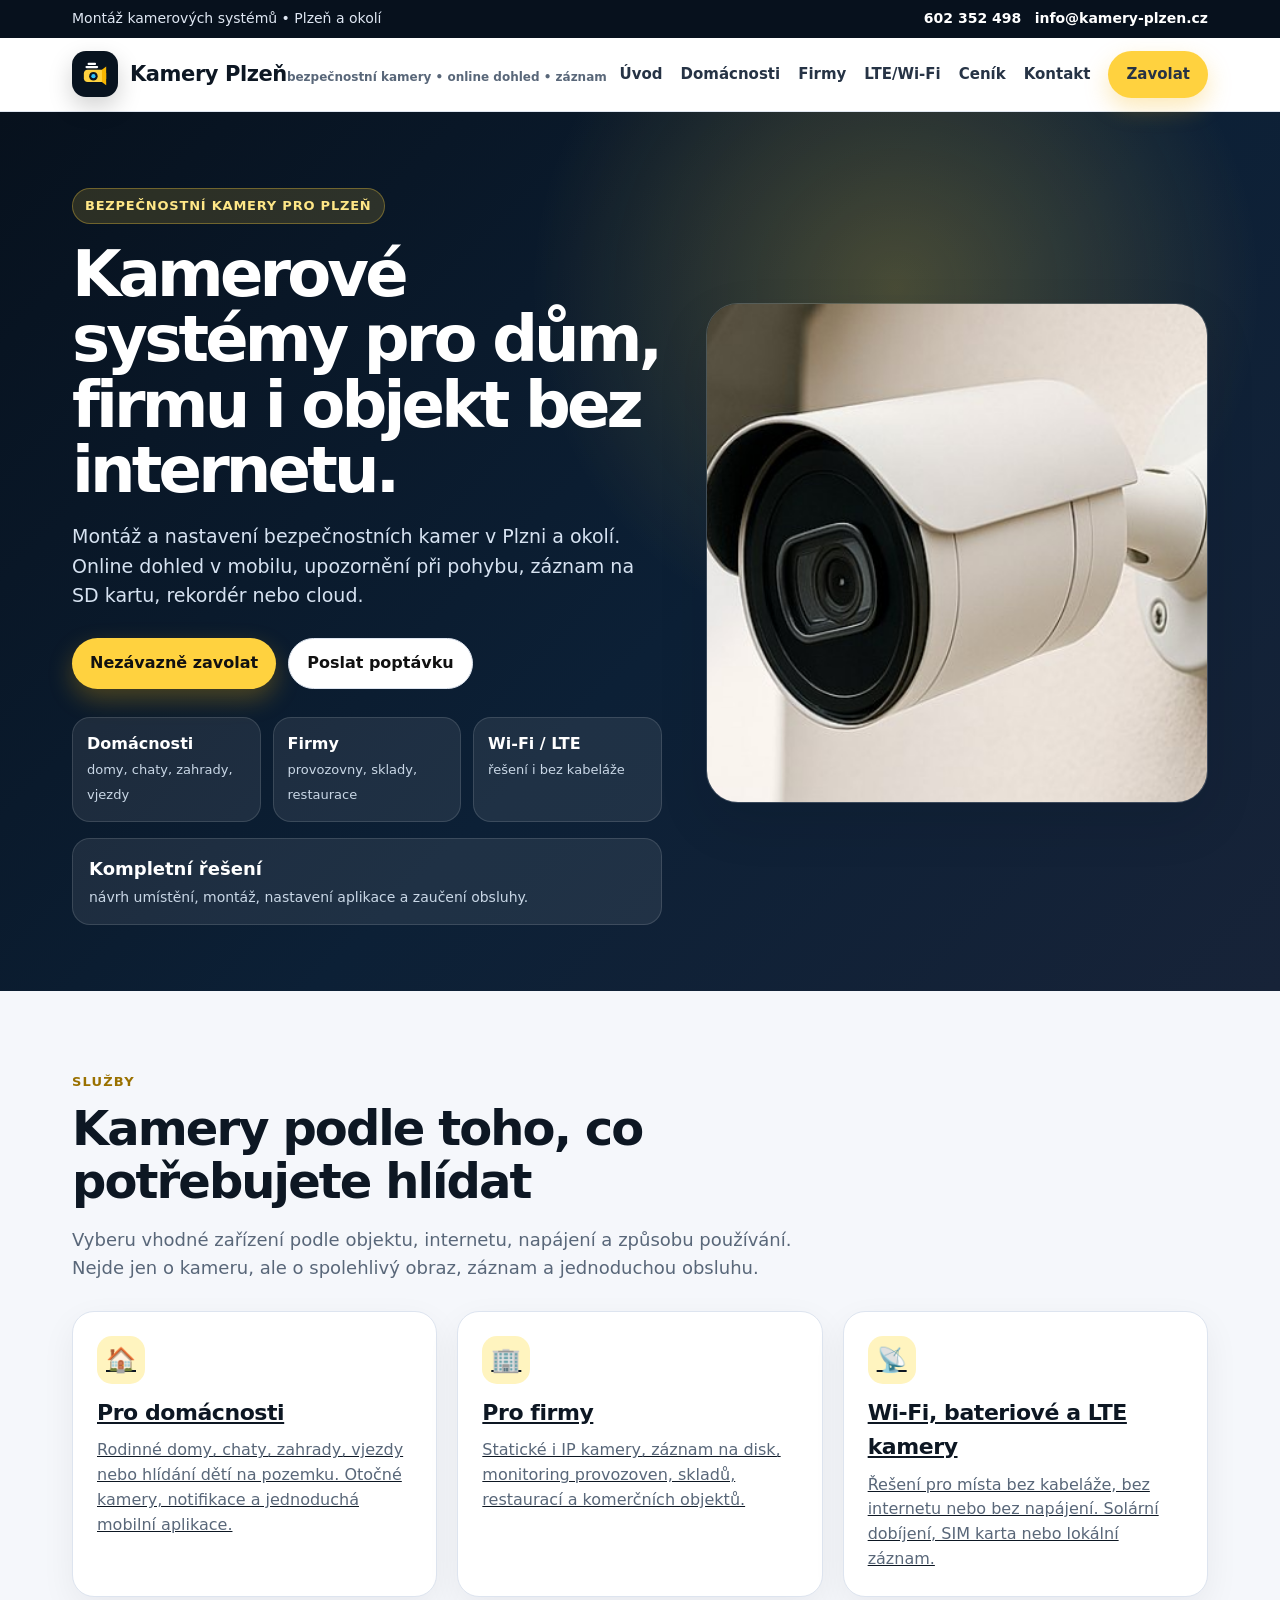
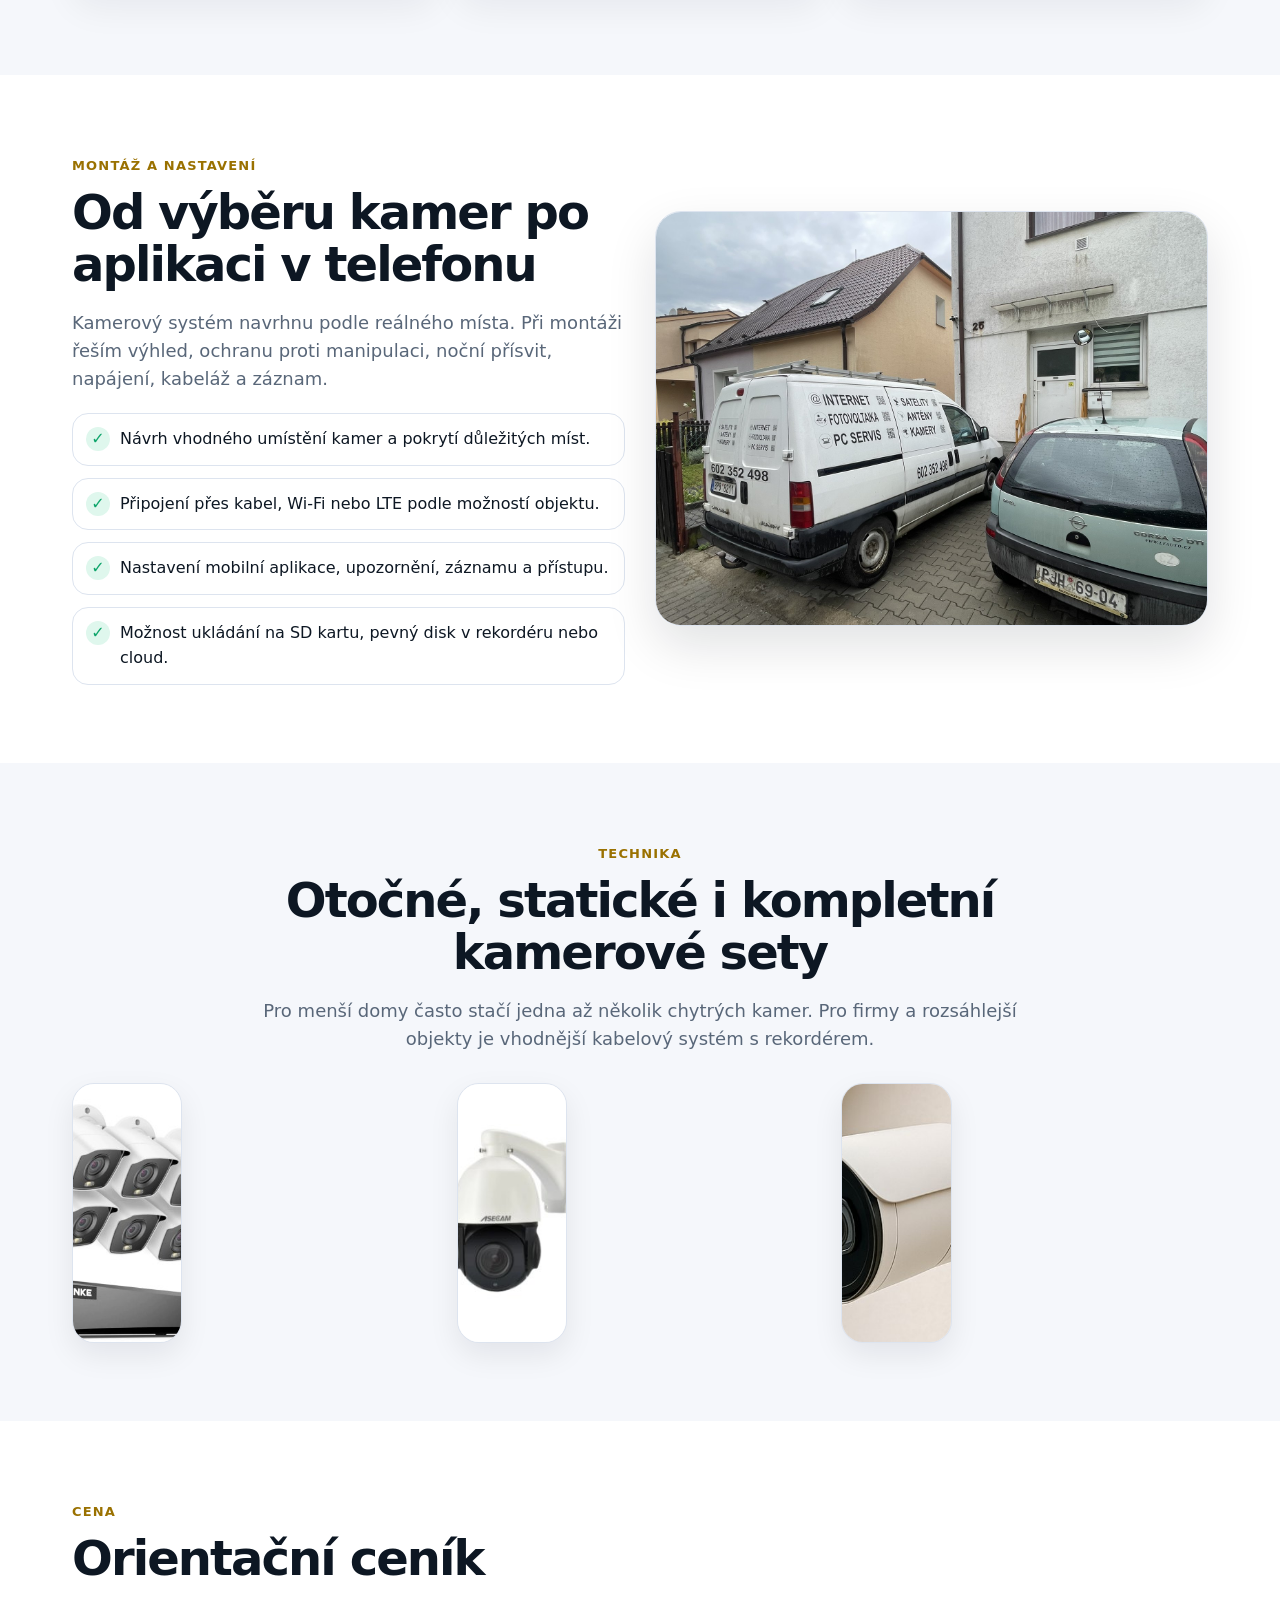
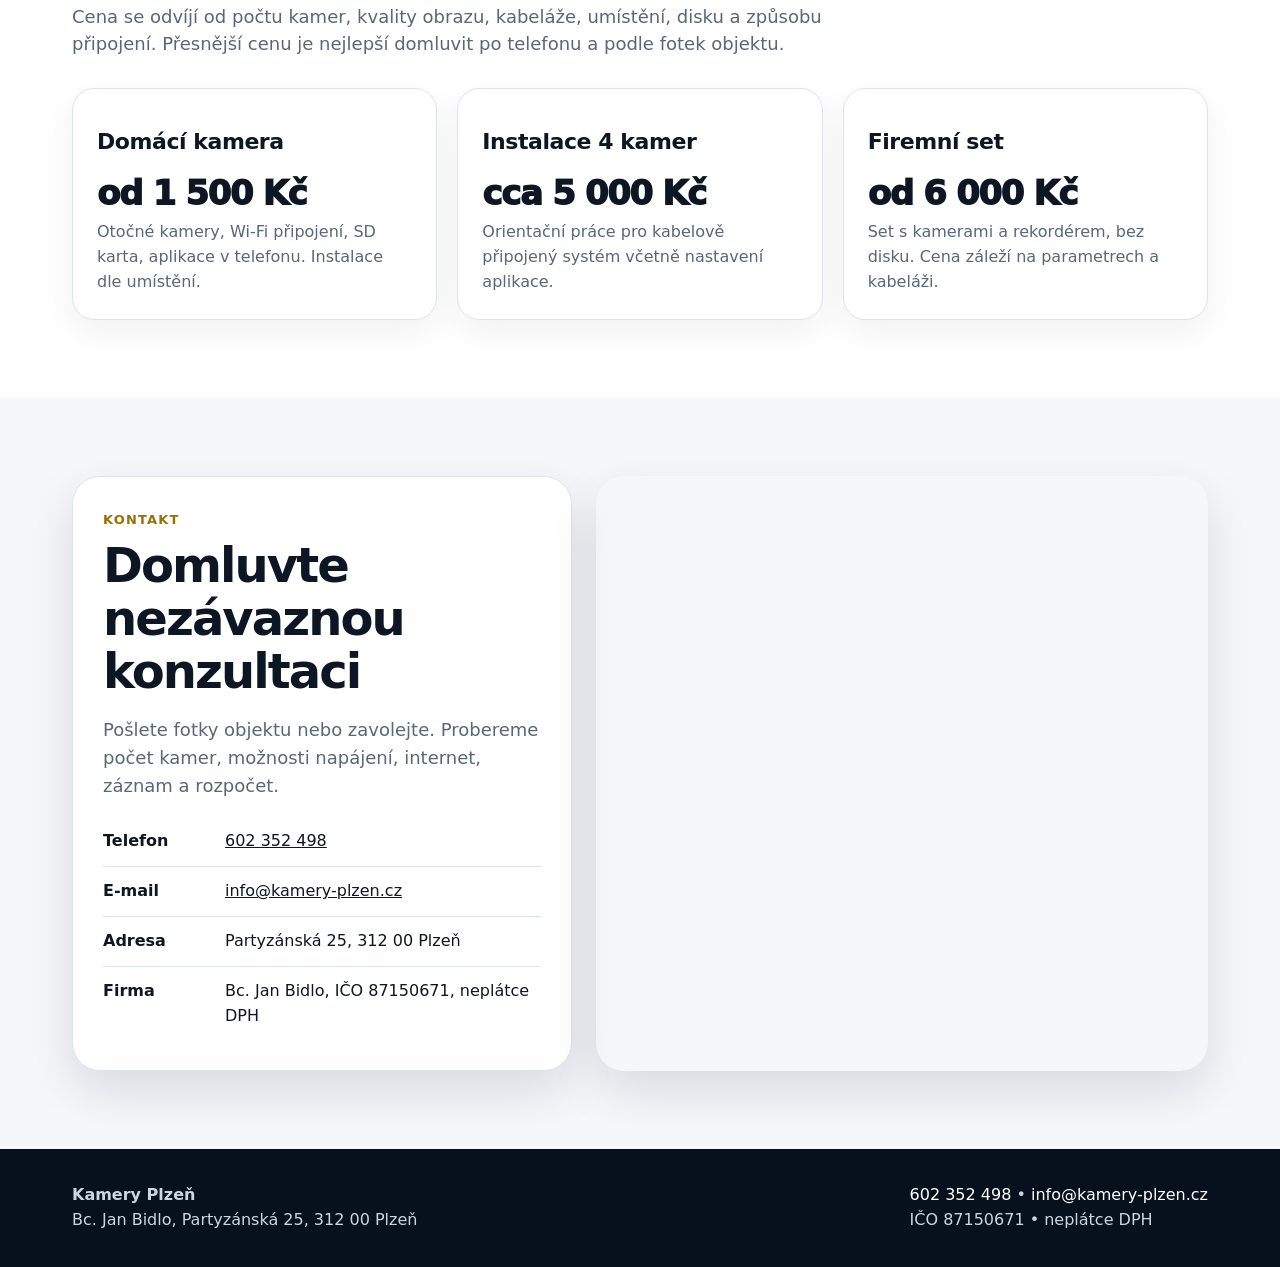
==== commit 26e18bc7: "new" ====
--- a/index.html
+++ b/index.html
@@ -1,10 +1,10 @@
-<!doctype html><html lang="cs"><head><meta charset="utf-8"><meta name="viewport" content="width=device-width,initial-scale=1"><title>Kamerové systémy Plzeň | Bezpečnostní kamery, montáž a online dohled</title><meta name="description" content="Montáž kamerových systémů v Plzni a okolí. Bezpečnostní kamery pro domy, firmy, Wi‑Fi, LTE, záznam, notifikace a nastavení mobilní aplikace."><link rel="icon" type="image/svg+xml" href="assets/img/favicon.svg"><link rel="stylesheet" href="assets/css/style.css"></head><body><div class="topbar"><div class="container"><div>Montáž kamerových systémů • Plzeň a okolí</div><div><a href="tel:+420602352498">602 352 498</a> &nbsp; <a href="mailto:info@kamery-plzen.cz">info@kamery-plzen.cz</a></div></div></div><nav class="nav"><div class="container"><a class="brand" href="index.html"><span class="brand-mark"><svg xmlns="http://www.w3.org/2000/svg" viewBox="0 0 64 64"><rect width="64" height="64" rx="14" fill="#08131f"/><path d="M18 24h28c4 0 7 3 7 7v9c0 4-3 7-7 7H18c-4 0-7-3-7-7v-9c0-4 3-7 7-7Z" fill="#ffd23f"/><path d="M45 24l8-6v35l-8-6V24Z" fill="#f7b500"/><circle cx="29" cy="36" r="8" fill="#0b1724"/><circle cx="29" cy="36" r="4" fill="#2fc4ff"/><path d="M16 19h20" stroke="#fff" stroke-width="4" stroke-linecap="round"/><path d="M20 13h12" stroke="#fff" stroke-width="4" stroke-linecap="round"/></svg></span><span><span class="brand-title">Kamery Plzeň</span><span class="brand-sub">bezpečnostní kamery • online dohled • záznam</span></span></a><div class="menu"><a href="index.html">Úvod</a><a href="pro-domacnosti.html">Domácnosti</a><a href="pro-firmy.html">Firmy</a><a href="bezdratove-lte-kamery.html">LTE/Wi‑Fi</a><a href="cenik.html">Ceník</a><a href="kontakt.html">Kontakt</a><a class="btn" href="tel:+420602352498">Zavolat</a></div></div></nav><header class="hero"><div class="container hero-grid"><div><span class="eyebrow">Bezpečnostní kamery pro Plzeň</span><h1>Kamerové systémy pro dům, firmu i objekt bez internetu.</h1><p>Montáž a nastavení bezpečnostních kamer v Plzni a okolí. Online dohled v mobilu, upozornění při pohybu, záznam na SD kartu, rekordér nebo cloud.</p><div class="hero-actions"><a class="btn" href="tel:+420602352498">Nezávazně zavolat</a><a class="btn outline" href="kontakt.html">Poslat poptávku</a></div><div class="hero-cards"><div class="mini"><b>Domácnosti</b><span>domy, chaty, zahrady, vjezdy</span></div><div class="mini"><b>Firmy</b><span>provozovny, sklady, restaurace</span></div><div class="mini"><b>Wi‑Fi / LTE</b><span>řešení i bez kabeláže</span></div></div></div><div class="hero-photo"><img src="assets/img/venkovni-kamera.jpg" alt="Venkovní bezpečnostní kamera"><div class="float-box"><b>Kompletní řešení</b><span>návrh umístění, montáž, nastavení aplikace a zaučení obsluhy.</span></div></div></div></header>
+<!doctype html><html lang="cs"><head><meta charset="utf-8"><meta name="viewport" content="width=device-width,initial-scale=1"><title>Kamerové systémy Plzeň | Bezpečnostní kamery, montáž a online dohled</title><meta name="description" content="Montáž kamerových systémů v Plzni a okolí. Bezpečnostní kamery pro domy, firmy, Wi‑Fi, LTE, záznam, notifikace a nastavení mobilní aplikace."><link rel="icon" type="image/svg+xml" href="assets/img/favicon.svg"><link rel="stylesheet" href="assets/css/style.css"></head><body><div class="topbar"><div class="container"><div>Montáž kamerových systémů • Plzeň a okolí</div><div><a href="tel:+420602352498">602 352 498</a> &nbsp; <a href="mailto:info@kamery-plzen.cz">info@kamery-plzen.cz</a></div></div></div><nav class="nav"><div class="container"><a class="brand" href="index.html"><span class="brand-mark"><svg xmlns="http://www.w3.org/2000/svg" viewBox="0 0 64 64"><rect width="64" height="64" rx="14" fill="#08131f"/><path d="M18 24h28c4 0 7 3 7 7v9c0 4-3 7-7 7H18c-4 0-7-3-7-7v-9c0-4 3-7 7-7Z" fill="#ffd23f"/><path d="M45 24l8-6v35l-8-6V24Z" fill="#f7b500"/><circle cx="29" cy="36" r="8" fill="#0b1724"/><circle cx="29" cy="36" r="4" fill="#2fc4ff"/><path d="M16 19h20" stroke="#fff" stroke-width="4" stroke-linecap="round"/><path d="M20 13h12" stroke="#fff" stroke-width="4" stroke-linecap="round"/></svg></span><span><span class="brand-title">Kamery Plzeň</span><span class="brand-sub">bezpečnostní kamery • online dohled • záznam</span></span></a><div class="menu"><a href="index.html">Úvod</a><a href="pro-domacnosti.html">Domácnosti</a><a href="pro-firmy.html">Firmy</a><a href="bezdratove-lte-kamery.html">LTE/Wi‑Fi</a><a href="cenik.html">Ceník</a><a href="kontakt.html">Kontakt</a><a class="btn" href="tel:+420602352498">Zavolat</a></div></div></nav><header class="hero"><div class="container hero-grid"><div><span class="eyebrow">Bezpečnostní kamery pro Plzeň</span><h1>Kamerové systémy pro dům, firmu i objekt bez internetu.</h1><p>Montáž a nastavení bezpečnostních kamer v Plzni a okolí. Online dohled v mobilu, upozornění při pohybu, záznam na SD kartu, rekordér nebo cloud.</p><div class="hero-actions"><a class="btn" href="tel:+420602352498">Nezávazně zavolat</a><a class="btn outline" href="kontakt.html">Poslat poptávku</a></div><div class="hero-cards"><div class="mini"><b>Domácnosti</b><span>domy, chaty, zahrady, vjezdy</span></div><div class="mini"><b>Firmy</b><span>provozovny, sklady, restaurace</span></div><div class="mini"><b>Wi‑Fi / LTE</b><span>řešení i bez kabeláže</span></div></div><div class="hero-solution"><b>Kompletní řešení</b><span>návrh umístění, montáž, nastavení aplikace a zaučení obsluhy.</span></div></div><div class="hero-photo"><img src="assets/img/venkovni-kamera.jpg" alt="Venkovní bezpečnostní kamera"></div></div></header>
 <section class="section"><div class="container"><div class="section-head"><span class="kicker">Služby</span><h2>Kamery podle toho, co potřebujete hlídat</h2><p class="lead">Vyberu vhodné zařízení podle objektu, internetu, napájení a způsobu používání. Nejde jen o kameru, ale o spolehlivý obraz, záznam a jednoduchou obsluhu.</p></div><div class="cards"><a class="card" href="pro-domacnosti.html"><div class="icon">🏠</div><h3>Pro domácnosti</h3><p>Rodinné domy, chaty, zahrady, vjezdy nebo hlídání dětí na pozemku. Otočné kamery, notifikace a jednoduchá mobilní aplikace.</p></a><a class="card" href="pro-firmy.html"><div class="icon">🏢</div><h3>Pro firmy</h3><p>Statické i IP kamery, záznam na disk, monitoring provozoven, skladů, restaurací a komerčních objektů.</p></a><a class="card" href="bezdratove-lte-kamery.html"><div class="icon">📡</div><h3>Wi‑Fi, bateriové a LTE kamery</h3><p>Řešení pro místa bez kabeláže, bez internetu nebo bez napájení. Solární dobíjení, SIM karta nebo lokální záznam.</p></a></div></div></section>
 <section class="section alt"><div class="container feature"><div><span class="kicker">Montáž a nastavení</span><h2>Od výběru kamer po aplikaci v telefonu</h2><p class="lead">Kamerový systém navrhnu podle reálného místa. Při montáži řeším výhled, ochranu proti manipulaci, noční přísvit, napájení, kabeláž a záznam.</p><div class="list"><div class="tick">Návrh vhodného umístění kamer a pokrytí důležitých míst.</div><div class="tick">Připojení přes kabel, Wi‑Fi nebo LTE podle možností objektu.</div><div class="tick">Nastavení mobilní aplikace, upozornění, záznamu a přístupu.</div><div class="tick">Možnost ukládání na SD kartu, pevný disk v rekordéru nebo cloud.</div></div></div><img src="assets/img/auto-servis.jpg" alt="Servisní auto Kamery Plzeň"></div></section>
-<section class="section"><div class="container"><div class="section-head center"><span class="kicker">Technika</span><h2>Otočné, statické i kompletní kamerové sety</h2><p class="lead">Pro menší domy často stačí jedna až několik chytrých kamer. Pro firmy a rozsáhlejší objekty je vhodnější kabelový systém s rekordérem.</p></div><div class="gallery">   <div class="gallery-row">
+<section class="section"><div class="container"><div class="section-head center"><span class="kicker">Technika</span><h2>Otočné, statické i kompletní kamerové sety</h2><p class="lead">Pro menší domy často stačí jedna až několik chytrých kamer. Pro firmy a rozsáhlejší objekty je vhodnější kabelový systém s rekordérem.</p></div><div class="camera-gallery-row">
   <img src="assets/img/kamerovy-set.jpg" alt="Kamerový set s rekordérem">
   <img src="assets/img/otocna-kamera.jpg" alt="Otočná kamera">
   <img src="assets/img/venkovni-kamera.jpg" alt="Venkovní kamera">
-</div></div></div></section>
+</div></div></section>
 <section class="section alt"><div class="container"><div class="section-head"><span class="kicker">Cena</span><h2>Orientační ceník</h2><p class="lead">Cena se odvíjí od počtu kamer, kvality obrazu, kabeláže, umístění, disku a způsobu připojení. Přesnější cenu je nejlepší domluvit po telefonu a podle fotek objektu.</p></div><div class="cards"><div class="card"><h3>Domácí kamera</h3><div class="price">od 1 500 Kč</div><p>Otočné kamery, Wi‑Fi připojení, SD karta, aplikace v telefonu. Instalace dle umístění.</p></div><div class="card"><h3>Instalace 4 kamer</h3><div class="price">cca 5 000 Kč</div><p>Orientační práce pro kabelově připojený systém včetně nastavení aplikace.</p></div><div class="card"><h3>Firemní set</h3><div class="price">od 6 000 Kč</div><p>Set s kamerami a rekordérem, bez disku. Cena záleží na parametrech a kabeláži.</p></div></div></div></section>
 <section class="section" id="kontakt"><div class="container contact-grid"><div class="contact-card"><span class="kicker">Kontakt</span><h2>Domluvte nezávaznou konzultaci</h2><p class="lead">Pošlete fotky objektu nebo zavolejte. Probereme počet kamer, možnosti napájení, internet, záznam a rozpočet.</p><div class="contact-line"><b>Telefon</b><a href="tel:+420602352498">602 352 498</a></div><div class="contact-line"><b>E-mail</b><a href="mailto:info@kamery-plzen.cz">info@kamery-plzen.cz</a></div><div class="contact-line"><b>Adresa</b><span>Partyzánská 25, 312 00 Plzeň</span></div><div class="contact-line"><b>Firma</b><span>Bc. Jan Bidlo, IČO 87150671, neplátce DPH</span></div></div><iframe class="map" loading="lazy" referrerpolicy="no-referrer-when-downgrade" src="https://www.google.com/maps?q=Partyz%C3%A1nsk%C3%A1%2025%2C%20Plze%C5%88&output=embed"></iframe></div></section><footer class="footer"><div class="container"><div><b>Kamery Plzeň</b><br>Bc. Jan Bidlo, Partyzánská 25, 312 00 Plzeň</div><div><a href="tel:+420602352498">602 352 498</a> • <a href="mailto:info@kamery-plzen.cz">info@kamery-plzen.cz</a><br>IČO 87150671 • neplátce DPH</div></div></footer><a class="mobile-call" href="tel:+420602352498">Zavolat 602 352 498</a><script src="assets/js/main.js"></script></body></html>
--- a/assets/css/style.css
+++ b/assets/css/style.css
@@ -52,3 +52,47 @@
     border-radius:14px !important;
   }
 }
+
+
+/* Oprava domovské stránky: karta Kompletní řešení mimo obrázek a 3 fotky techniky v jednom řádku */
+.hero-solution{
+  margin-top:16px;
+  background:rgba(255,255,255,.08);
+  border:1px solid rgba(255,255,255,.13);
+  border-radius:18px;
+  padding:16px;
+  max-width:760px;
+}
+.hero-solution b{
+  display:block;
+  color:#fff;
+  font-size:18px;
+}
+.hero-solution span{
+  display:block;
+  color:#c9d7e6;
+  font-size:14px;
+  margin-top:4px;
+}
+.camera-gallery-row{
+  display:grid !important;
+  grid-template-columns:repeat(3,minmax(0,1fr)) !important;
+  gap:18px !important;
+  width:100% !important;
+  align-items:stretch !important;
+}
+.camera-gallery-row img{
+  display:block !important;
+  width:100% !important;
+  height:260px !important;
+  object-fit:cover !important;
+  border-radius:22px !important;
+  box-shadow:0 12px 30px rgba(5,14,28,.08) !important;
+  border:1px solid var(--line) !important;
+  background:#fff !important;
+}
+@media(max-width:900px){
+  .hero-solution{margin-top:12px}
+  .camera-gallery-row{grid-template-columns:repeat(3,minmax(0,1fr)) !important;gap:8px !important}
+  .camera-gallery-row img{height:120px !important;border-radius:14px !important}
+}
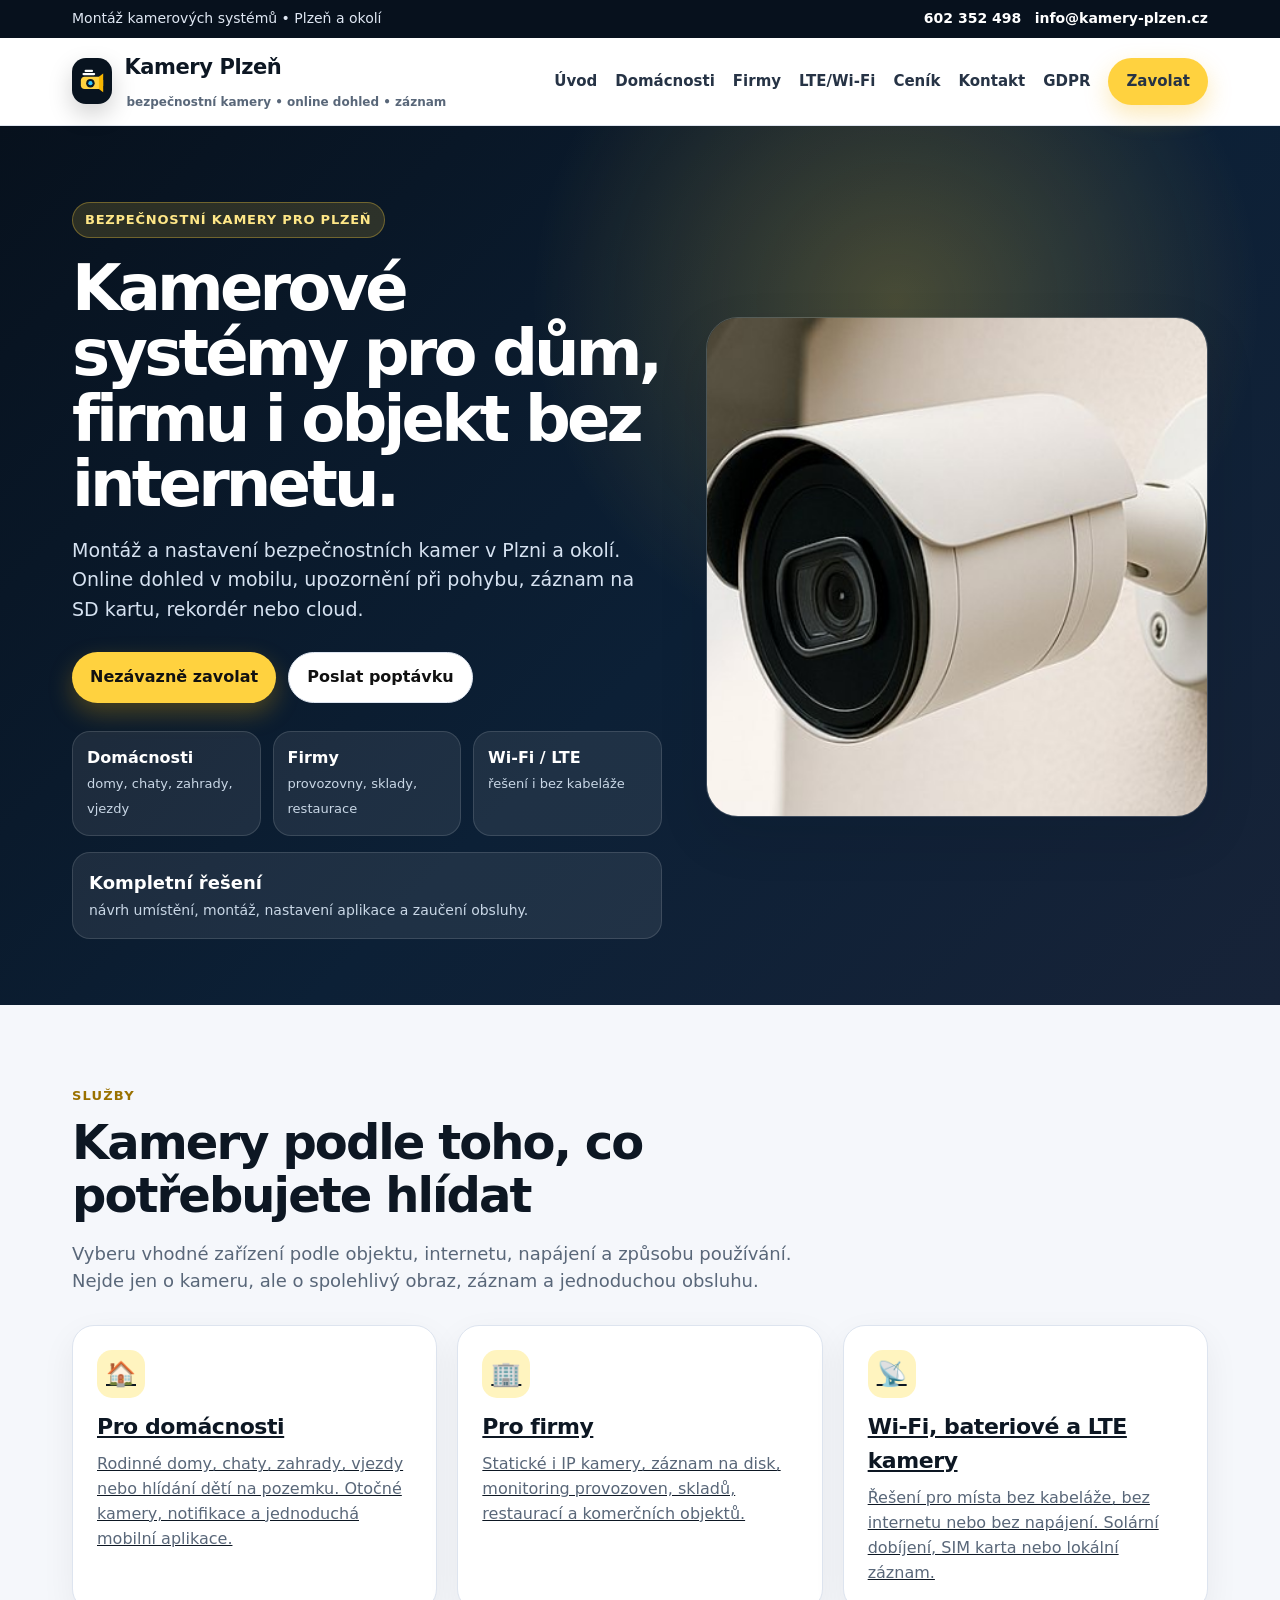
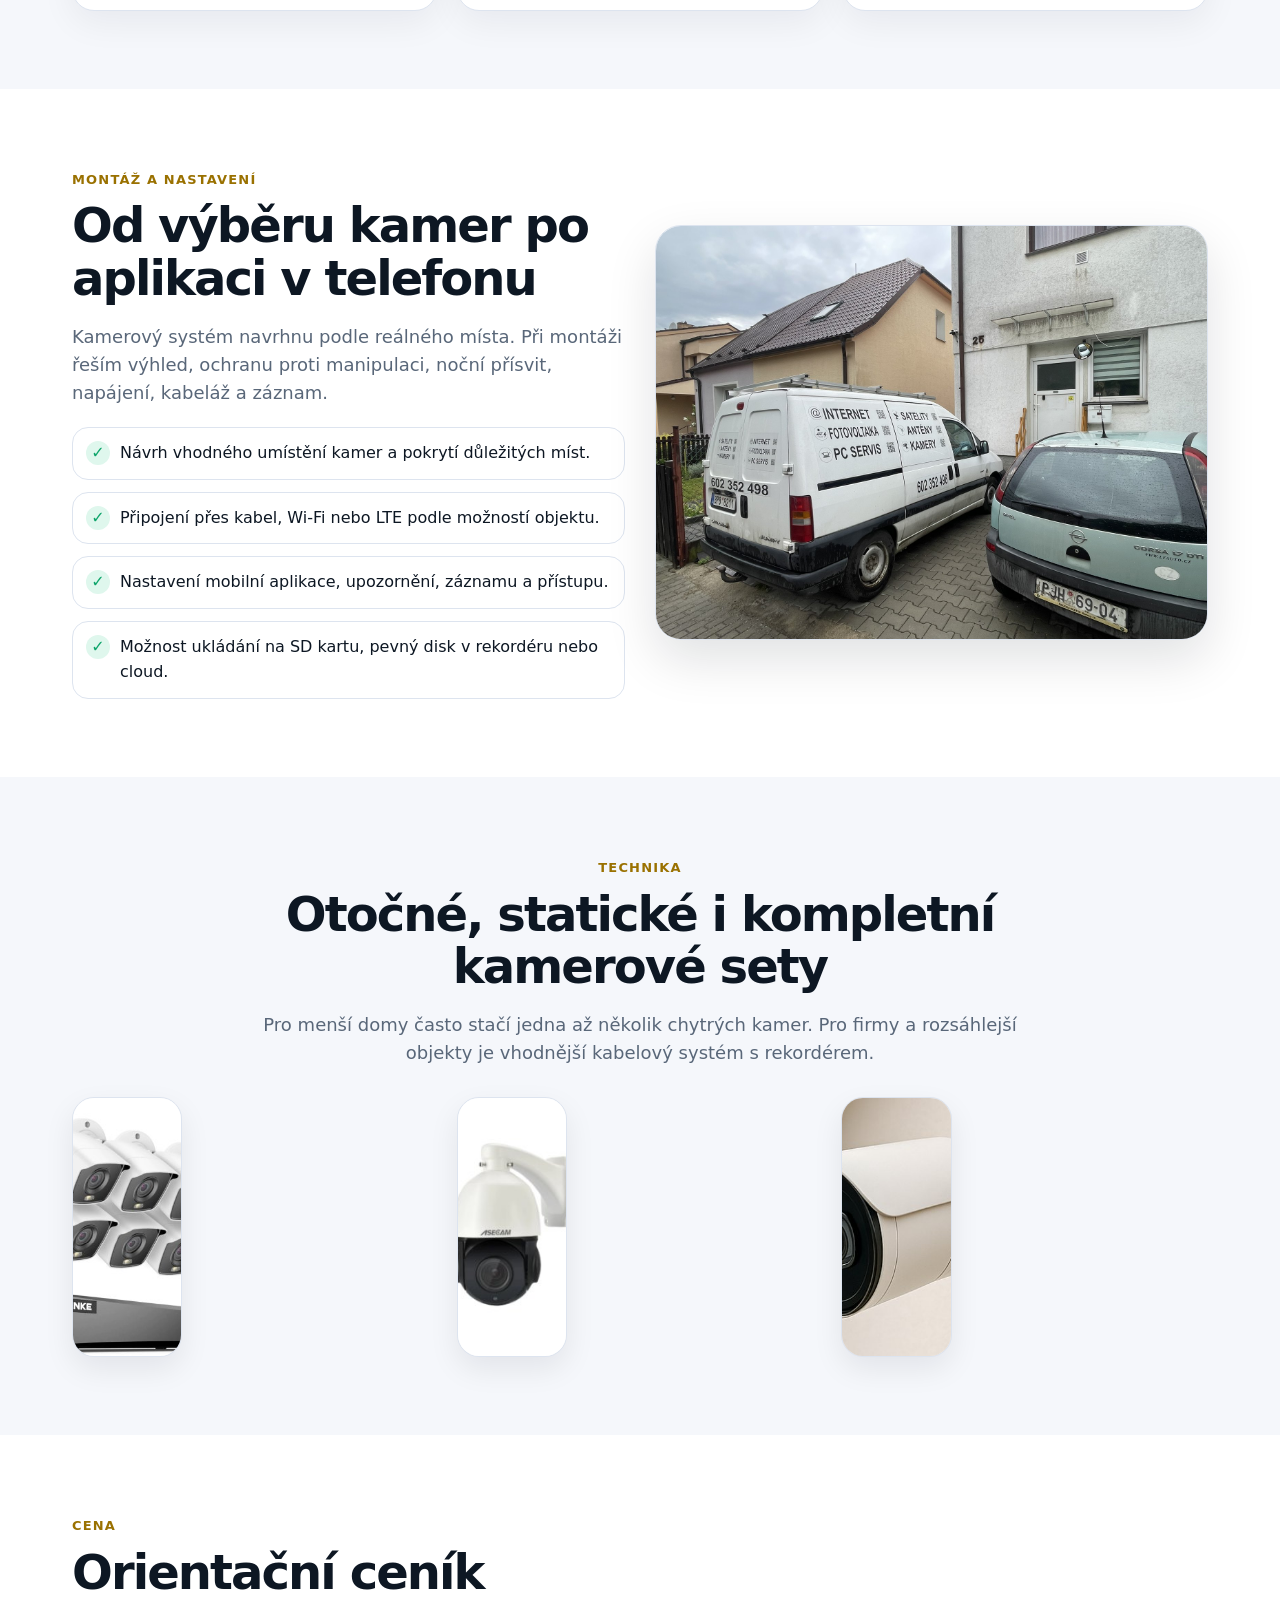
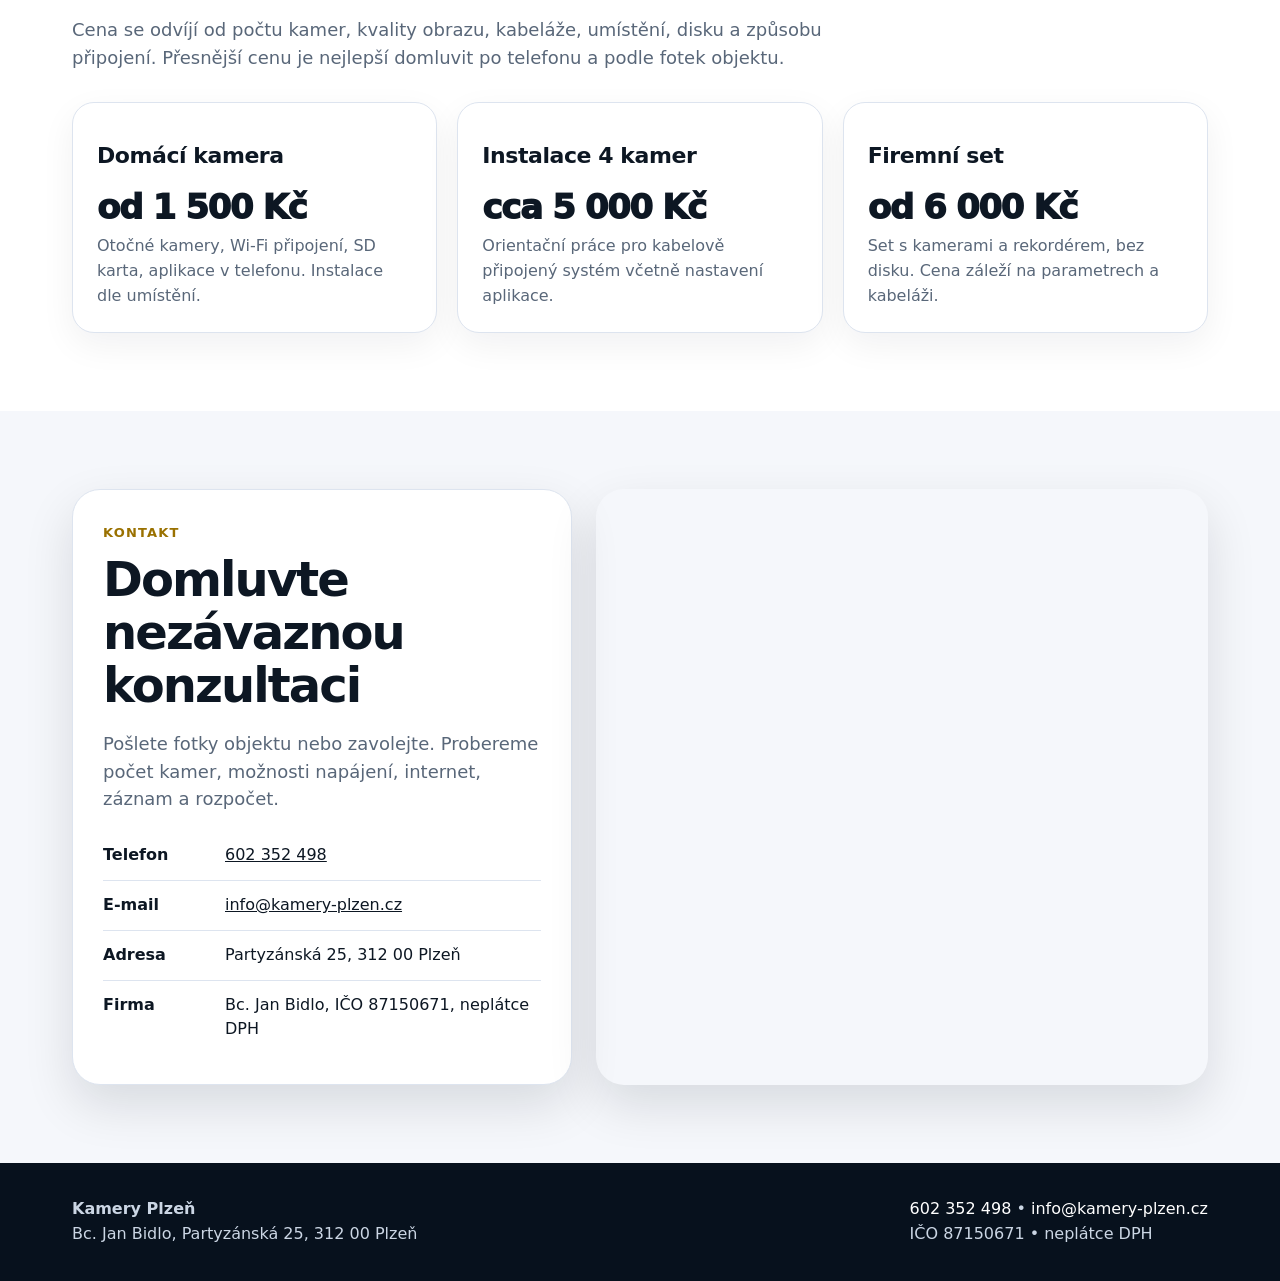
==== commit 60cf80ab: "d sx" ====
--- a/index.html
+++ b/index.html
@@ -1,4 +1,4 @@
-<!doctype html><html lang="cs"><head><meta charset="utf-8"><meta name="viewport" content="width=device-width,initial-scale=1"><title>Kamerové systémy Plzeň | Bezpečnostní kamery, montáž a online dohled</title><meta name="description" content="Montáž kamerových systémů v Plzni a okolí. Bezpečnostní kamery pro domy, firmy, Wi‑Fi, LTE, záznam, notifikace a nastavení mobilní aplikace."><link rel="icon" type="image/svg+xml" href="assets/img/favicon.svg"><link rel="stylesheet" href="assets/css/style.css"></head><body><div class="topbar"><div class="container"><div>Montáž kamerových systémů • Plzeň a okolí</div><div><a href="tel:+420602352498">602 352 498</a> &nbsp; <a href="mailto:info@kamery-plzen.cz">info@kamery-plzen.cz</a></div></div></div><nav class="nav"><div class="container"><a class="brand" href="index.html"><span class="brand-mark"><svg xmlns="http://www.w3.org/2000/svg" viewBox="0 0 64 64"><rect width="64" height="64" rx="14" fill="#08131f"/><path d="M18 24h28c4 0 7 3 7 7v9c0 4-3 7-7 7H18c-4 0-7-3-7-7v-9c0-4 3-7 7-7Z" fill="#ffd23f"/><path d="M45 24l8-6v35l-8-6V24Z" fill="#f7b500"/><circle cx="29" cy="36" r="8" fill="#0b1724"/><circle cx="29" cy="36" r="4" fill="#2fc4ff"/><path d="M16 19h20" stroke="#fff" stroke-width="4" stroke-linecap="round"/><path d="M20 13h12" stroke="#fff" stroke-width="4" stroke-linecap="round"/></svg></span><span><span class="brand-title">Kamery Plzeň</span><span class="brand-sub">bezpečnostní kamery • online dohled • záznam</span></span></a><div class="menu"><a href="index.html">Úvod</a><a href="pro-domacnosti.html">Domácnosti</a><a href="pro-firmy.html">Firmy</a><a href="bezdratove-lte-kamery.html">LTE/Wi‑Fi</a><a href="cenik.html">Ceník</a><a href="kontakt.html">Kontakt</a><a class="btn" href="tel:+420602352498">Zavolat</a></div></div></nav><header class="hero"><div class="container hero-grid"><div><span class="eyebrow">Bezpečnostní kamery pro Plzeň</span><h1>Kamerové systémy pro dům, firmu i objekt bez internetu.</h1><p>Montáž a nastavení bezpečnostních kamer v Plzni a okolí. Online dohled v mobilu, upozornění při pohybu, záznam na SD kartu, rekordér nebo cloud.</p><div class="hero-actions"><a class="btn" href="tel:+420602352498">Nezávazně zavolat</a><a class="btn outline" href="kontakt.html">Poslat poptávku</a></div><div class="hero-cards"><div class="mini"><b>Domácnosti</b><span>domy, chaty, zahrady, vjezdy</span></div><div class="mini"><b>Firmy</b><span>provozovny, sklady, restaurace</span></div><div class="mini"><b>Wi‑Fi / LTE</b><span>řešení i bez kabeláže</span></div></div><div class="hero-solution"><b>Kompletní řešení</b><span>návrh umístění, montáž, nastavení aplikace a zaučení obsluhy.</span></div></div><div class="hero-photo"><img src="assets/img/venkovni-kamera.jpg" alt="Venkovní bezpečnostní kamera"></div></div></header>
+<!doctype html><html lang="cs"><head><meta charset="utf-8"><meta name="viewport" content="width=device-width,initial-scale=1"><title>Kamerové systémy Plzeň | Bezpečnostní kamery, montáž a online dohled</title><meta name="description" content="Montáž kamerových systémů v Plzni a okolí. Bezpečnostní kamery pro domy, firmy, Wi‑Fi, LTE, záznam, notifikace a nastavení mobilní aplikace."><link rel="icon" type="image/svg+xml" href="assets/img/favicon.svg"><link rel="stylesheet" href="assets/css/style.css"></head><body><div class="topbar"><div class="container"><div>Montáž kamerových systémů • Plzeň a okolí</div><div><a href="tel:+420602352498">602 352 498</a> &nbsp; <a href="mailto:info@kamery-plzen.cz">info@kamery-plzen.cz</a></div></div></div><nav class="nav"><div class="container"><a class="brand" href="index.html"><span class="brand-mark"><svg xmlns="http://www.w3.org/2000/svg" viewBox="0 0 64 64"><rect width="64" height="64" rx="14" fill="#08131f"/><path d="M18 24h28c4 0 7 3 7 7v9c0 4-3 7-7 7H18c-4 0-7-3-7-7v-9c0-4 3-7 7-7Z" fill="#ffd23f"/><path d="M45 24l8-6v35l-8-6V24Z" fill="#f7b500"/><circle cx="29" cy="36" r="8" fill="#0b1724"/><circle cx="29" cy="36" r="4" fill="#2fc4ff"/><path d="M16 19h20" stroke="#fff" stroke-width="4" stroke-linecap="round"/><path d="M20 13h12" stroke="#fff" stroke-width="4" stroke-linecap="round"/></svg></span><span class="brand-text"><span class="brand-title">Kamery Plzeň</span><span class="brand-sub">bezpečnostní kamery • online dohled • záznam</span></span></a><div class="menu"><a href="index.html">Úvod</a><a href="pro-domacnosti.html">Domácnosti</a><a href="pro-firmy.html">Firmy</a><a href="bezdratove-lte-kamery.html">LTE/Wi‑Fi</a><a href="cenik.html">Ceník</a><a href="kontakt.html">Kontakt</a><a href="gdpr/">GDPR</a><a class="btn" href="tel:+420602352498">Zavolat</a></div></div></nav><header class="hero"><div class="container hero-grid"><div><span class="eyebrow">Bezpečnostní kamery pro Plzeň</span><h1>Kamerové systémy pro dům, firmu i objekt bez internetu.</h1><p>Montáž a nastavení bezpečnostních kamer v Plzni a okolí. Online dohled v mobilu, upozornění při pohybu, záznam na SD kartu, rekordér nebo cloud.</p><div class="hero-actions"><a class="btn" href="tel:+420602352498">Nezávazně zavolat</a><a class="btn outline" href="kontakt.html">Poslat poptávku</a></div><div class="hero-cards"><div class="mini"><b>Domácnosti</b><span>domy, chaty, zahrady, vjezdy</span></div><div class="mini"><b>Firmy</b><span>provozovny, sklady, restaurace</span></div><div class="mini"><b>Wi‑Fi / LTE</b><span>řešení i bez kabeláže</span></div></div><div class="hero-solution"><b>Kompletní řešení</b><span>návrh umístění, montáž, nastavení aplikace a zaučení obsluhy.</span></div></div><div class="hero-photo"><img src="assets/img/venkovni-kamera.jpg" alt="Venkovní bezpečnostní kamera"></div></div></header>
 <section class="section"><div class="container"><div class="section-head"><span class="kicker">Služby</span><h2>Kamery podle toho, co potřebujete hlídat</h2><p class="lead">Vyberu vhodné zařízení podle objektu, internetu, napájení a způsobu používání. Nejde jen o kameru, ale o spolehlivý obraz, záznam a jednoduchou obsluhu.</p></div><div class="cards"><a class="card" href="pro-domacnosti.html"><div class="icon">🏠</div><h3>Pro domácnosti</h3><p>Rodinné domy, chaty, zahrady, vjezdy nebo hlídání dětí na pozemku. Otočné kamery, notifikace a jednoduchá mobilní aplikace.</p></a><a class="card" href="pro-firmy.html"><div class="icon">🏢</div><h3>Pro firmy</h3><p>Statické i IP kamery, záznam na disk, monitoring provozoven, skladů, restaurací a komerčních objektů.</p></a><a class="card" href="bezdratove-lte-kamery.html"><div class="icon">📡</div><h3>Wi‑Fi, bateriové a LTE kamery</h3><p>Řešení pro místa bez kabeláže, bez internetu nebo bez napájení. Solární dobíjení, SIM karta nebo lokální záznam.</p></a></div></div></section>
 <section class="section alt"><div class="container feature"><div><span class="kicker">Montáž a nastavení</span><h2>Od výběru kamer po aplikaci v telefonu</h2><p class="lead">Kamerový systém navrhnu podle reálného místa. Při montáži řeším výhled, ochranu proti manipulaci, noční přísvit, napájení, kabeláž a záznam.</p><div class="list"><div class="tick">Návrh vhodného umístění kamer a pokrytí důležitých míst.</div><div class="tick">Připojení přes kabel, Wi‑Fi nebo LTE podle možností objektu.</div><div class="tick">Nastavení mobilní aplikace, upozornění, záznamu a přístupu.</div><div class="tick">Možnost ukládání na SD kartu, pevný disk v rekordéru nebo cloud.</div></div></div><img src="assets/img/auto-servis.jpg" alt="Servisní auto Kamery Plzeň"></div></section>
 <section class="section"><div class="container"><div class="section-head center"><span class="kicker">Technika</span><h2>Otočné, statické i kompletní kamerové sety</h2><p class="lead">Pro menší domy často stačí jedna až několik chytrých kamer. Pro firmy a rozsáhlejší objekty je vhodnější kabelový systém s rekordérem.</p></div><div class="camera-gallery-row">
--- a/assets/css/style.css
+++ b/assets/css/style.css
@@ -96,3 +96,28 @@
   .camera-gallery-row{grid-template-columns:repeat(3,minmax(0,1fr)) !important;gap:8px !important}
   .camera-gallery-row img{height:120px !important;border-radius:14px !important}
 }
+
+
+/* Větší odsazení podtitulku v logu, aby nebyl nalepený na nadpis */
+.brand-text{display:flex;align-items:baseline;gap:10px;flex-wrap:wrap}
+.brand-title{display:inline-block}
+.brand-sub{display:inline-block;margin-left:2px;white-space:nowrap}
+@media(max-width:520px){.brand-text{display:block}.brand-sub{display:block;margin-left:0;margin-top:2px;white-space:normal}}
+
+/* GDPR stránky */
+.gdpr-wrap{max-width:920px;margin:0 auto}
+.gdpr-card{background:rgba(255,255,255,.96);border:1px solid var(--line);border-radius:28px;padding:34px;box-shadow:var(--shadow)}
+.gdpr-card h2{font-size:28px;margin-top:34px}
+.gdpr-card h2:first-child{margin-top:0}
+.gdpr-card h3{font-size:20px;margin:24px 0 8px}
+.gdpr-card p{color:#2a3544}
+.gdpr-card ul{margin:10px 0 18px;padding-left:24px;color:#2a3544}
+.gdpr-card li{margin:8px 0}
+.gdpr-meta{display:grid;grid-template-columns:repeat(2,minmax(0,1fr));gap:16px;margin:24px 0}
+.gdpr-box{background:#f7f9fd;border:1px solid var(--line);border-radius:18px;padding:18px}
+.gdpr-box b{display:block;margin-bottom:6px}
+.gdpr-links{display:grid;grid-template-columns:repeat(2,minmax(0,1fr));gap:18px;margin-top:24px}
+.gdpr-link{display:block;text-decoration:none;background:#fff;border:1px solid var(--line);border-radius:22px;padding:22px;box-shadow:0 12px 30px rgba(5,14,28,.06)}
+.gdpr-link:hover{transform:translateY(-2px);box-shadow:0 18px 38px rgba(5,14,28,.10)}
+.gdpr-link span{display:block;color:var(--muted);font-size:14px;margin-top:6px}
+@media(max-width:720px){.gdpr-card{padding:24px}.gdpr-meta,.gdpr-links{grid-template-columns:1fr}}
